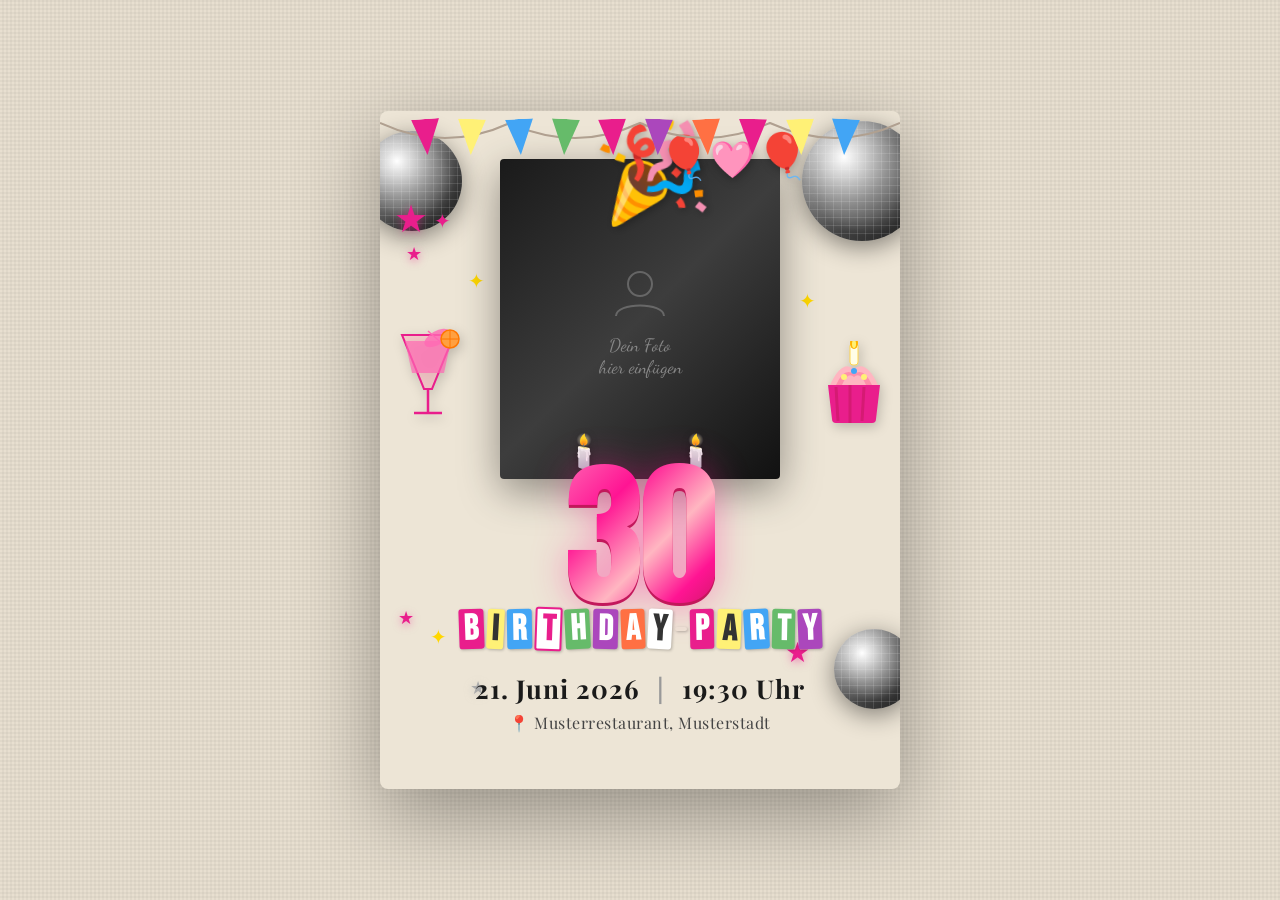
==== index.html @ 7bc55e16 "Add 30th birthday invitation website Retro collage-style single-page HTML/CSS invitation matching th" ====
<!DOCTYPE html>
<html lang="de">
<head>
  <meta charset="UTF-8" />
  <meta name="viewport" content="width=device-width, initial-scale=1.0" />
  <title>30. Geburtstag – Birthday Party</title>
  <style>
    @import url('https://fonts.googleapis.com/css2?family=Playfair+Display:wght@700;900&family=Dancing+Script:wght@700&family=Bebas+Neue&family=Anton&display=swap');

    *, *::before, *::after { box-sizing: border-box; margin: 0; padding: 0; }

    body {
      min-height: 100vh;
      background-color: #e8dfd0;
      display: flex;
      align-items: center;
      justify-content: center;
      font-family: 'Playfair Display', serif;
      overflow-x: hidden;
    }

    /* ── Leinwand-Textur ── */
    .canvas-texture {
      position: fixed; inset: 0; z-index: 0; pointer-events: none;
      background-image:
        repeating-linear-gradient(0deg,   transparent, transparent 2px, rgba(0,0,0,.03) 2px, rgba(0,0,0,.03) 4px),
        repeating-linear-gradient(90deg,  transparent, transparent 2px, rgba(0,0,0,.03) 2px, rgba(0,0,0,.03) 4px);
    }

    /* ── Haupt-Karte ── */
    .card {
      position: relative;
      width: min(520px, 96vw);
      background: #ede5d6;
      border-radius: 8px;
      overflow: hidden;
      padding: 0 0 56px;
      box-shadow: 0 24px 80px rgba(0,0,0,.35);
      z-index: 1;
    }

    /* ════════════════════════════════════
       GIRLANDEN-BEREICH
    ════════════════════════════════════ */
    .garland-wrap {
      position: relative;
      height: 64px;
      width: 100%;
      overflow: visible;
      z-index: 10;
    }

    /* Schnur */
    .garland-wrap svg.string {
      position: absolute;
      top: 0; left: 0;
      width: 100%; height: 64px;
    }

    /* einzelne Wimpel */
    .bunting-flag {
      position: absolute;
      top: 8px;
      width: 28px; height: 36px;
      clip-path: polygon(0 0, 100% 0, 50% 100%);
      transform-origin: top center;
    }

    /* ════════════════════════════════════
       DISCO-BÄLLE
    ════════════════════════════════════ */
    .disco {
      position: absolute;
      border-radius: 50%;
      background: radial-gradient(circle at 35% 30%,
        #fff 0%, #d0d0d0 18%, #909090 40%, #505050 65%, #2a2a2a 100%);
      box-shadow:
        inset -6px -6px 18px rgba(0,0,0,.5),
        inset  4px  4px 12px rgba(255,255,255,.4),
        0 6px 24px rgba(0,0,0,.45);
      overflow: hidden;
    }
    /* Spiegel-Kacheln via repeating-linear-gradient */
    .disco::after {
      content: '';
      position: absolute; inset: 0;
      border-radius: 50%;
      background:
        repeating-linear-gradient(0deg,   transparent 0px, transparent 7px, rgba(255,255,255,.12) 7px, rgba(255,255,255,.12) 8px),
        repeating-linear-gradient(90deg,  transparent 0px, transparent 7px, rgba(255,255,255,.12) 7px, rgba(255,255,255,.12) 8px);
    }

    .disco-tl { width: 100px; height: 100px; top: 20px; left: -18px; }
    .disco-tr { width: 120px; height: 120px; top: 10px; right: -22px; }
    .disco-br { width:  80px; height:  80px; bottom: 80px; right: -14px; }

    /* ════════════════════════════════════
       DEKORATIVE ELEMENTE
    ════════════════════════════════════ */
    .deco {
      position: absolute;
      pointer-events: none;
      user-select: none;
    }

    /* Sterne */
    .star {
      position: absolute;
      font-size: 28px;
      color: #e91e8c;
      filter: drop-shadow(0 2px 4px rgba(233,30,140,.5));
      pointer-events: none;
    }
    .star.silver { color: #aaa; filter: drop-shadow(0 2px 4px rgba(180,180,180,.6)); }
    .star.sm { font-size: 18px; }
    .star.lg { font-size: 38px; }

    /* ════════════════════════════════════
       FOTO-PLATZHALTER
    ════════════════════════════════════ */
    .photo-wrap {
      position: relative;
      z-index: 5;
      display: flex;
      justify-content: center;
      margin-top: -16px;
      padding: 0 24px;
    }

    .photo-container {
      position: relative;
      width: 280px;
      height: 320px;
    }

    .photo-placeholder {
      width: 100%;
      height: 100%;
      background: linear-gradient(135deg, #1a1a1a 0%, #3d3d3d 50%, #111 100%);
      border-radius: 4px;
      display: flex;
      flex-direction: column;
      align-items: center;
      justify-content: center;
      color: #888;
      font-family: 'Dancing Script', cursive;
      font-size: 18px;
      text-align: center;
      filter: grayscale(1);
      box-shadow: 0 12px 40px rgba(0,0,0,.4);
      padding: 16px;
    }
    .photo-placeholder svg { opacity: .4; margin-bottom: 10px; }

    /* Hat über dem Foto */
    .party-hat {
      position: absolute;
      top: -54px;
      left: 50%;
      transform: translateX(-40%) rotate(-8deg);
      font-size: 90px;
      filter: drop-shadow(2px 2px 4px rgba(0,0,0,.3));
      z-index: 6;
    }

    /* ════════════════════════════════════
       "30" – grosse Zahl
    ════════════════════════════════════ */
    .big-number {
      position: relative;
      z-index: 6;
      display: flex;
      justify-content: center;
      align-items: center;
      gap: 4px;
      margin-top: -24px;
    }

    .big-number span {
      font-family: 'Anton', sans-serif;
      font-size: clamp(100px, 28vw, 160px);
      line-height: 1;
      background: linear-gradient(135deg,
        #ff69b4 0%, #ff1493 20%, #ffb6c1 40%,
        #ff1493 55%, #c2185b 70%, #ff69b4 85%, #fff0f5 100%);
      -webkit-background-clip: text;
      -webkit-text-fill-color: transparent;
      background-clip: text;
      filter: drop-shadow(0 3px 0 #c2185b) drop-shadow(0 0 18px rgba(255,20,147,.4));
      letter-spacing: -4px;
    }

    /* Kerzen über der Zahl */
    .candles {
      position: absolute;
      top: -28px;
      display: flex;
      gap: 40px;
      font-size: 32px;
      filter: drop-shadow(0 2px 4px rgba(0,0,0,.3));
    }

    /* ════════════════════════════════════
       RANSOM-NOTE TEXT "BiRtHdAy PaRtY"
    ════════════════════════════════════ */
    .ransom {
      position: relative;
      z-index: 6;
      display: flex;
      justify-content: center;
      align-items: center;
      flex-wrap: wrap;
      gap: 3px;
      padding: 0 16px;
      margin-top: -8px;
    }

    .ransom span {
      display: inline-block;
      font-family: 'Bebas Neue', 'Anton', sans-serif;
      font-size: clamp(22px, 6vw, 36px);
      font-weight: 900;
      padding: 3px 5px 1px;
      border-radius: 3px;
      line-height: 1;
      box-shadow: 1px 1px 3px rgba(0,0,0,.25);
    }

    /* Buchstaben-Farben im Ransom-Stil */
    .r-B  { background:#e91e8c; color:#fff; transform:rotate(-2deg); }
    .r-i  { background:#fff176; color:#333; transform:rotate(3deg); font-size:80%; }
    .r-r  { background:#42a5f5; color:#fff; transform:rotate(-1deg); }
    .r-t  { background:#fff; color:#e91e8c; border:2px solid #e91e8c; transform:rotate(2deg); }
    .r-h  { background:#66bb6a; color:#fff; transform:rotate(-3deg); }
    .r-D  { background:#ab47bc; color:#fff; transform:rotate(1deg); }
    .r-a  { background:#ff7043; color:#fff; transform:rotate(-2deg); }
    .r-y  { background:#fff; color:#333; transform:rotate(3deg); }
    .r-sp { width: 12px; }
    .r-P  { background:#e91e8c; color:#fff; transform:rotate(-1deg); }
    .r-A  { background:#fff176; color:#333; transform:rotate(2deg); font-size:80%; }
    .r-R  { background:#42a5f5; color:#fff; transform:rotate(-3deg); }
    .r-T  { background:#66bb6a; color:#fff; transform:rotate(1deg); }
    .r-Y2 { background:#ab47bc; color:#fff; transform:rotate(-2deg); }

    /* ════════════════════════════════════
       INFO-BLOCK (Datum / Ort)
    ════════════════════════════════════ */
    .info {
      position: relative;
      z-index: 6;
      text-align: center;
      margin-top: 20px;
      padding: 0 24px;
    }

    .info-date {
      font-family: 'Playfair Display', serif;
      font-size: clamp(18px, 4.5vw, 26px);
      font-weight: 700;
      color: #1a1a1a;
      letter-spacing: 1px;
    }

    .info-divider {
      display: inline-block;
      margin: 0 10px;
      color: #999;
    }

    .info-location {
      margin-top: 6px;
      font-family: 'Playfair Display', serif;
      font-size: clamp(13px, 3vw, 16px);
      color: #444;
      letter-spacing: .5px;
    }

    .info-location::before {
      content: '📍 ';
    }

    /* ════════════════════════════════════
       COCKTAIL (SVG inline)
    ════════════════════════════════════ */
    .cocktail {
      position: absolute;
      left: 8px;
      top: 210px;
      z-index: 7;
      width: 80px;
      filter: drop-shadow(2px 4px 6px rgba(0,0,0,.2));
    }

    /* ════════════════════════════════════
       CUPCAKE (SVG inline)
    ════════════════════════════════════ */
    .cupcake {
      position: absolute;
      right: 6px;
      top: 230px;
      z-index: 7;
      width: 80px;
      filter: drop-shadow(2px 4px 6px rgba(0,0,0,.2));
    }

    /* ════════════════════════════════════
       BALLONS
    ════════════════════════════════════ */
    .balloon-group {
      position: absolute;
      top: 16px;
      right: 90px;
      z-index: 8;
      display: flex;
      gap: -8px;
    }
    .balloon {
      position: relative;
      font-size: 42px;
      filter: drop-shadow(1px 3px 4px rgba(0,0,0,.25));
      transform-origin: bottom center;
      animation: sway 4s ease-in-out infinite alternate;
    }
    .balloon:nth-child(2) { animation-delay: .6s; font-size: 36px; transform: translateY(6px); }
    .balloon:nth-child(3) { animation-delay: 1.2s; font-size: 44px; transform: translateY(-4px); }

    @keyframes sway {
      from { transform: rotate(-4deg); }
      to   { transform: rotate(4deg); }
    }

    /* ════════════════════════════════════
       GLITTER-ANIMATION auf "30"
    ════════════════════════════════════ */
    .big-number span {
      animation: shimmer 3s linear infinite;
      background-size: 200% 100%;
    }
    @keyframes shimmer {
      0%   { background-position: 0% 50%; }
      100% { background-position: 200% 50%; }
    }

    /* ════════════════════════════════════
       RESPONSIVE
    ════════════════════════════════════ */
    @media (max-width: 400px) {
      .disco-tl { width: 75px; height: 75px; }
      .disco-tr { width: 90px; height: 90px; }
      .cocktail { width: 60px; top: 230px; left: 2px; }
      .cupcake  { width: 60px; top: 250px; right: 2px; }
      .party-hat { font-size: 68px; top: -42px; }
    }

    /* Funkel-Sterne die animiert erscheinen */
    .sparkle {
      position: absolute;
      color: #ffd700;
      font-size: 20px;
      animation: twinkle 2s ease-in-out infinite;
    }
    @keyframes twinkle {
      0%,100% { opacity: .2; transform: scale(.8); }
      50%      { opacity: 1;  transform: scale(1.2); }
    }
  </style>
</head>
<body>
<div class="canvas-texture"></div>

<div class="card">

  <!-- ══ DISCO-BÄLLE ══ -->
  <div class="disco disco-tl"></div>
  <div class="disco disco-tr"></div>
  <div class="disco disco-br"></div>

  <!-- ══ GIRLANDE ══ -->
  <div class="garland-wrap">
    <!-- Schnur SVG -->
    <svg class="string" viewBox="0 0 520 64" fill="none" xmlns="http://www.w3.org/2000/svg">
      <path d="M0,12 Q65,42 130,12 Q195,42 260,12 Q325,42 390,12 Q455,42 520,12"
            stroke="#b0a090" stroke-width="2" fill="none"/>
    </svg>

    <!-- Wimpel – abwechselnde Farben -->
    <div class="bunting-flag" style="left:6%;  background:#e91e8c; transform:rotate(-4deg)"></div>
    <div class="bunting-flag" style="left:15%; background:#fff176; transform:rotate(2deg)"></div>
    <div class="bunting-flag" style="left:24%; background:#42a5f5; transform:rotate(-3deg)"></div>
    <div class="bunting-flag" style="left:33%; background:#66bb6a; transform:rotate(3deg)"></div>
    <div class="bunting-flag" style="left:42%; background:#e91e8c; transform:rotate(-2deg)"></div>
    <div class="bunting-flag" style="left:51%; background:#ab47bc; transform:rotate(2deg)"></div>
    <div class="bunting-flag" style="left:60%; background:#ff7043; transform:rotate(-3deg)"></div>
    <div class="bunting-flag" style="left:69%; background:#e91e8c; transform:rotate(1deg)"></div>
    <div class="bunting-flag" style="left:78%; background:#fff176; transform:rotate(-2deg)"></div>
    <div class="bunting-flag" style="left:87%; background:#42a5f5; transform:rotate(3deg)"></div>
  </div>

  <!-- ══ BALLONS ══ -->
  <div class="balloon-group">
    <div class="balloon">🎈</div>
    <div class="balloon">🩷</div>
    <div class="balloon">🎈</div>
  </div>

  <!-- ══ STERNE ══ -->
  <div class="star lg"  style="top:80px;  left:14px">★</div>
  <div class="star sm"  style="top:130px; left:26px">★</div>
  <div class="star silver lg" style="top:54px;  right:130px">★</div>
  <div class="star sm"  style="bottom:160px; left:18px">★</div>
  <div class="star"     style="bottom:120px; right:90px">★</div>
  <div class="star silver sm" style="bottom:90px; left:90px">★</div>

  <!-- Glitzer-Funkel -->
  <div class="sparkle" style="top:155px; left:88px; animation-delay:.3s">✦</div>
  <div class="sparkle" style="top:175px; right:84px; animation-delay:.9s">✦</div>
  <div class="sparkle" style="bottom:140px; left:50px; animation-delay:1.5s">✦</div>
  <div class="sparkle" style="top:95px; left:54px; animation-delay:.6s; color:#e91e8c">✦</div>

  <!-- ══ COCKTAIL ══ -->
  <svg class="cocktail" viewBox="0 0 80 110" xmlns="http://www.w3.org/2000/svg">
    <!-- Glas -->
    <polygon points="14,14 66,14 44,68 36,68" fill="rgba(255,182,193,0.55)" stroke="#e91e8c" stroke-width="2"/>
    <!-- Stiel -->
    <line x1="40" y1="68" x2="40" y2="92" stroke="#e91e8c" stroke-width="2.5"/>
    <!-- Fuss -->
    <line x1="26" y1="92" x2="54" y2="92" stroke="#e91e8c" stroke-width="2.5"/>
    <!-- Flüssigkeit Füllung -->
    <polygon points="17,20 63,20 56,52 24,52" fill="rgba(255,105,180,0.7)"/>
    <!-- Schirmchen -->
    <line x1="40" y1="10" x2="58" y2="26" stroke="#ff69b4" stroke-width="1.5"/>
    <ellipse cx="49" cy="17" rx="14" ry="7" fill="#ff69b4" opacity=".8" transform="rotate(-30,49,17)"/>
    <!-- Orangenscheibe -->
    <circle cx="62" cy="18" r="9" fill="#ffa040" stroke="#ff7700" stroke-width="1.5"/>
    <line x1="62" y1="9"  x2="62" y2="27" stroke="#ff7700" stroke-width="1"/>
    <line x1="53" y1="18" x2="71" y2="18" stroke="#ff7700" stroke-width="1"/>
  </svg>

  <!-- ══ CUPCAKE ══ -->
  <svg class="cupcake" viewBox="0 0 80 100" xmlns="http://www.w3.org/2000/svg">
    <!-- Kerze -->
    <rect x="36" y="2" width="8" height="22" rx="3" fill="#fffde7" stroke="#ffd54f" stroke-width="1"/>
    <!-- Flamme -->
    <ellipse cx="40" cy="2" rx="4" ry="6" fill="#ffb300"/>
    <ellipse cx="40" cy="3" rx="2" ry="4" fill="#fff176"/>
    <!-- Creme -->
    <path d="M16,44 Q28,18 40,28 Q52,18 64,44 Z" fill="#ffb6c1"/>
    <path d="M22,44 Q30,26 40,33 Q50,26 58,44 Z" fill="#ff8fab"/>
    <path d="M28,44 Q34,30 40,36 Q46,30 52,44 Z" fill="#ffb6c1"/>
    <!-- Becher -->
    <path d="M14,44 L18,78 Q18,82 22,82 L58,82 Q62,82 62,78 L66,44 Z" fill="#e91e8c"/>
    <!-- Streifen am Becher -->
    <path d="M22,46 L24,80" stroke="#c2185b" stroke-width="3" opacity=".5"/>
    <path d="M36,44 L36,82" stroke="#c2185b" stroke-width="3" opacity=".5"/>
    <path d="M50,46 L48,80" stroke="#c2185b" stroke-width="3" opacity=".5"/>
    <!-- Zuckerperlen -->
    <circle cx="30" cy="36" r="3" fill="#fff176"/>
    <circle cx="40" cy="30" r="3" fill="#42a5f5"/>
    <circle cx="50" cy="36" r="3" fill="#fff176"/>
  </svg>

  <!-- ══ FOTO ══ -->
  <div class="photo-wrap">
    <div class="photo-container">

      <div class="party-hat">🎉</div>

      <div class="photo-placeholder">
        <svg width="64" height="64" viewBox="0 0 64 64" fill="none" xmlns="http://www.w3.org/2000/svg">
          <circle cx="32" cy="24" r="12" stroke="#aaa" stroke-width="2"/>
          <path d="M8,56 C8,42 56,42 56,56" stroke="#aaa" stroke-width="2" fill="none"/>
        </svg>
        Dein Foto<br/>hier einfügen
      </div>
    </div>
  </div>

  <!-- ══ GROSSE "30" ══ -->
  <div class="big-number">
    <div class="candles">🕯️&nbsp;&nbsp;&nbsp;&nbsp;&nbsp;&nbsp;&nbsp;&nbsp;&nbsp;🕯️</div>
    <span>30</span>
  </div>

  <!-- ══ RANSOM-NOTE TEXT ══ -->
  <div class="ransom">
    <span class="r-B">B</span><span class="r-i">i</span><span class="r-r">r</span><span class="r-t">t</span><span class="r-h">h</span><span class="r-D">D</span><span class="r-a">a</span><span class="r-y">y</span>
    <span class="r-sp"></span>
    <span class="r-P">P</span><span class="r-A">A</span><span class="r-R">R</span><span class="r-T">T</span><span class="r-Y2">Y</span>
  </div>

  <!-- ══ INFO ══ -->
  <div class="info">
    <div class="info-date">
      21. Juni 2026 <span class="info-divider">|</span> 19:30 Uhr
    </div>
    <div class="info-location">
      Musterrestaurant, Musterstadt
    </div>
  </div>

</div><!-- .card -->
</body>
</html>
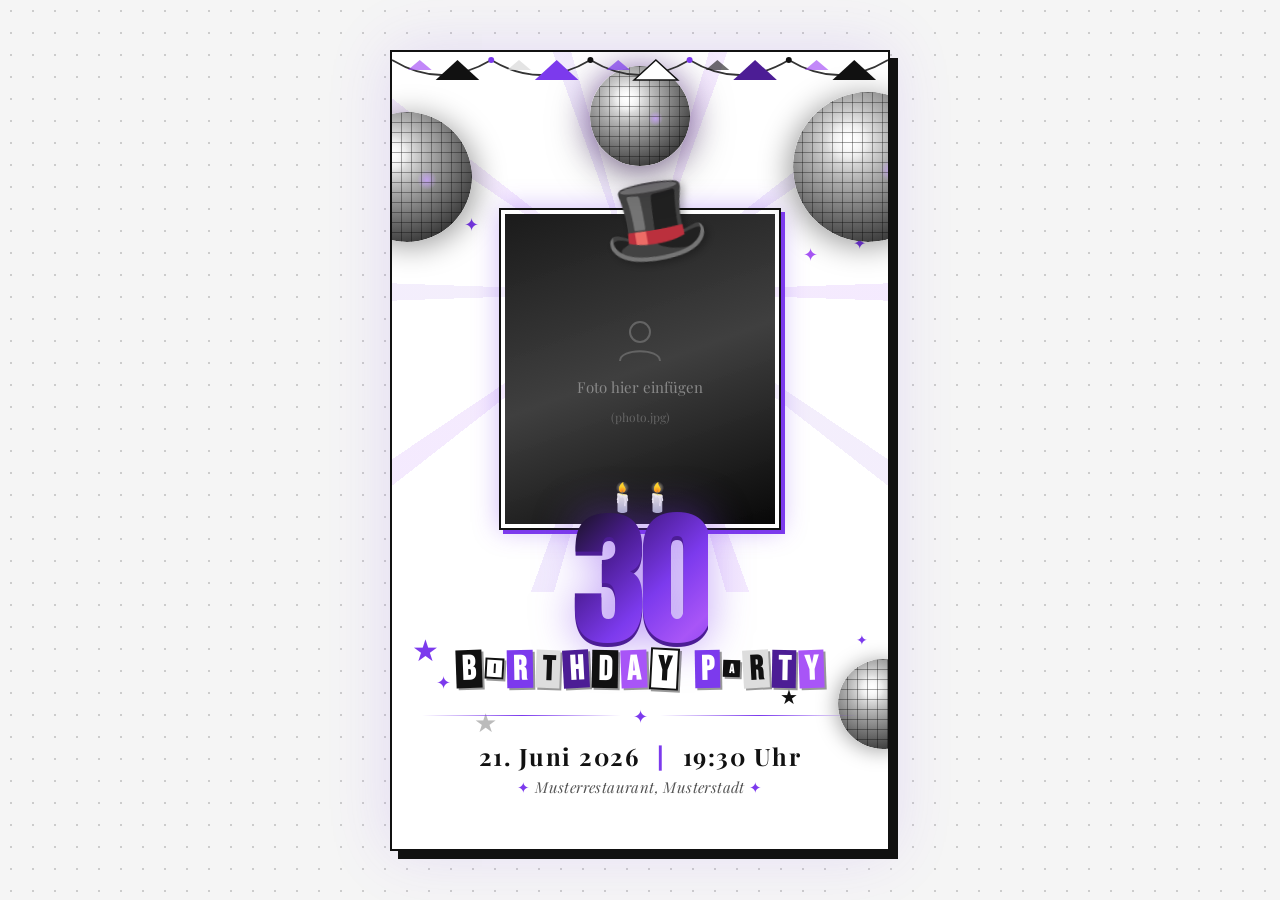
==== commit 121afbc9: "Redesign: black/white/violet disco theme with white background Complete visual overhaul: - White bac" ====
--- a/index.html
+++ b/index.html
@@ -1,208 +1,335 @@
 <!DOCTYPE html>
 <html lang="de">
 <head>
-  <meta charset="UTF-8" />
-  <meta name="viewport" content="width=device-width, initial-scale=1.0" />
-  <title>30. Geburtstag – Birthday Party</title>
+  <meta charset="UTF-8"/>
+  <meta name="viewport" content="width=device-width, initial-scale=1.0"/>
+  <title>30 – Birthday Party</title>
   <style>
-    @import url('https://fonts.googleapis.com/css2?family=Playfair+Display:wght@700;900&family=Dancing+Script:wght@700&family=Bebas+Neue&family=Anton&display=swap');
+    @import url('https://fonts.googleapis.com/css2?family=Playfair+Display:ital,wght@0,700;0,900;1,700&family=Bebas+Neue&family=Anton&display=swap');
 
     *, *::before, *::after { box-sizing: border-box; margin: 0; padding: 0; }
 
+    /* ══════════════════════════════════
+       PAGE – weisser Hintergrund
+    ══════════════════════════════════ */
     body {
       min-height: 100vh;
-      background-color: #e8dfd0;
+      background: #f5f5f5;
+      background-image: radial-gradient(circle, #ccc 1px, transparent 1px);
+      background-size: 22px 22px;
       display: flex;
       align-items: center;
       justify-content: center;
       font-family: 'Playfair Display', serif;
-      overflow-x: hidden;
-    }
-
-    /* ── Leinwand-Textur ── */
-    .canvas-texture {
-      position: fixed; inset: 0; z-index: 0; pointer-events: none;
-      background-image:
-        repeating-linear-gradient(0deg,   transparent, transparent 2px, rgba(0,0,0,.03) 2px, rgba(0,0,0,.03) 4px),
-        repeating-linear-gradient(90deg,  transparent, transparent 2px, rgba(0,0,0,.03) 2px, rgba(0,0,0,.03) 4px);
-    }
-
-    /* ── Haupt-Karte ── */
+      padding: 40px 12px;
+    }
+
+    /* ══════════════════════════════════
+       KARTE
+    ══════════════════════════════════ */
     .card {
       position: relative;
-      width: min(520px, 96vw);
-      background: #ede5d6;
-      border-radius: 8px;
+      width: min(500px, 96vw);
+      background: #ffffff;
+      border: 2.5px solid #111;
+      box-shadow: 8px 8px 0 #111, 0 0 60px rgba(124,58,237,.15);
       overflow: hidden;
-      padding: 0 0 56px;
-      box-shadow: 0 24px 80px rgba(0,0,0,.35);
-      z-index: 1;
-    }
-
-    /* ════════════════════════════════════
-       GIRLANDEN-BEREICH
-    ════════════════════════════════════ */
-    .garland-wrap {
-      position: relative;
-      height: 64px;
-      width: 100%;
-      overflow: visible;
-      z-index: 10;
-    }
-
-    /* Schnur */
-    .garland-wrap svg.string {
-      position: absolute;
-      top: 0; left: 0;
-      width: 100%; height: 64px;
-    }
-
-    /* einzelne Wimpel */
-    .bunting-flag {
-      position: absolute;
-      top: 8px;
-      width: 28px; height: 36px;
-      clip-path: polygon(0 0, 100% 0, 50% 100%);
-      transform-origin: top center;
-    }
-
-    /* ════════════════════════════════════
-       DISCO-BÄLLE
-    ════════════════════════════════════ */
-    .disco {
-      position: absolute;
+      padding-bottom: 52px;
+    }
+
+    /* ══════════════════════════════════
+       DISCO-LICHT-STRAHLEN (animiert)
+    ══════════════════════════════════ */
+    .light-beams {
+      position: absolute;
+      top: -60px; left: 50%;
+      transform: translateX(-50%);
+      width: 600px; height: 600px;
+      background: conic-gradient(
+        from 0deg,
+        transparent 0deg, transparent 16deg,
+        rgba(168,85,247,.12) 16deg, rgba(168,85,247,.12) 20deg,
+        transparent 20deg, transparent 52deg,
+        rgba(124,58,237,.10) 52deg, rgba(124,58,237,.10) 56deg,
+        transparent 56deg, transparent 88deg,
+        rgba(168,85,247,.12) 88deg, rgba(168,85,247,.12) 92deg,
+        transparent 92deg, transparent 124deg,
+        rgba(109,40,217,.08) 124deg, rgba(109,40,217,.08) 128deg,
+        transparent 128deg, transparent 160deg,
+        rgba(168,85,247,.12) 160deg, rgba(168,85,247,.12) 164deg,
+        transparent 164deg, transparent 196deg,
+        rgba(124,58,237,.10) 196deg, rgba(124,58,237,.10) 200deg,
+        transparent 200deg, transparent 232deg,
+        rgba(168,85,247,.12) 232deg, rgba(168,85,247,.12) 236deg,
+        transparent 236deg, transparent 268deg,
+        rgba(109,40,217,.08) 268deg, rgba(109,40,217,.08) 272deg,
+        transparent 272deg, transparent 304deg,
+        rgba(168,85,247,.12) 304deg, rgba(168,85,247,.12) 308deg,
+        transparent 308deg, transparent 340deg,
+        rgba(124,58,237,.10) 340deg, rgba(124,58,237,.10) 344deg,
+        transparent 344deg
+      );
+      animation: spin-beams 12s linear infinite;
+      pointer-events: none;
+      z-index: 0;
+    }
+    @keyframes spin-beams {
+      from { transform: translateX(-50%) rotate(0deg); }
+      to   { transform: translateX(-50%) rotate(360deg); }
+    }
+
+    /* ══════════════════════════════════
+       DISCO-BALL CSS
+    ══════════════════════════════════ */
+    .disco-ball {
+      position: relative;
       border-radius: 50%;
-      background: radial-gradient(circle at 35% 30%,
-        #fff 0%, #d0d0d0 18%, #909090 40%, #505050 65%, #2a2a2a 100%);
-      box-shadow:
-        inset -6px -6px 18px rgba(0,0,0,.5),
-        inset  4px  4px 12px rgba(255,255,255,.4),
-        0 6px 24px rgba(0,0,0,.45);
       overflow: hidden;
-    }
-    /* Spiegel-Kacheln via repeating-linear-gradient */
-    .disco::after {
+      flex-shrink: 0;
+    }
+
+    /* Basis-Kugel: silber radial */
+    .disco-ball::before {
       content: '';
       position: absolute; inset: 0;
       border-radius: 50%;
       background:
-        repeating-linear-gradient(0deg,   transparent 0px, transparent 7px, rgba(255,255,255,.12) 7px, rgba(255,255,255,.12) 8px),
-        repeating-linear-gradient(90deg,  transparent 0px, transparent 7px, rgba(255,255,255,.12) 7px, rgba(255,255,255,.12) 8px);
-    }
-
-    .disco-tl { width: 100px; height: 100px; top: 20px; left: -18px; }
-    .disco-tr { width: 120px; height: 120px; top: 10px; right: -22px; }
-    .disco-br { width:  80px; height:  80px; bottom: 80px; right: -14px; }
-
-    /* ════════════════════════════════════
-       DEKORATIVE ELEMENTE
-    ════════════════════════════════════ */
-    .deco {
-      position: absolute;
+        radial-gradient(circle at 38% 32%,
+          #fff 0%, #e8e8e8 12%, #b0b0b0 30%,
+          #707070 55%, #383838 78%, #1a1a1a 100%);
+    }
+
+    /* Spiegel-Kacheln */
+    .disco-ball::after {
+      content: '';
+      position: absolute; inset: 0;
+      border-radius: 50%;
+      background:
+        repeating-linear-gradient(
+          0deg,
+          transparent 0px, transparent 9px,
+          rgba(0,0,0,.35) 9px, rgba(0,0,0,.35) 10px
+        ),
+        repeating-linear-gradient(
+          90deg,
+          transparent 0px, transparent 9px,
+          rgba(0,0,0,.35) 9px, rgba(0,0,0,.35) 10px
+        );
+      animation: tile-shift 4s linear infinite;
+    }
+    @keyframes tile-shift {
+      from { background-position: 0 0, 0 0; }
+      to   { background-position: 0 40px, 40px 0; }
+    }
+
+    /* Glanz-Reflexe */
+    .disco-shine {
+      position: absolute;
+      border-radius: 50%;
       pointer-events: none;
-      user-select: none;
-    }
-
-    /* Sterne */
-    .star {
-      position: absolute;
-      font-size: 28px;
-      color: #e91e8c;
-      filter: drop-shadow(0 2px 4px rgba(233,30,140,.5));
+      overflow: hidden;
+    }
+    .disco-shine::before {
+      content: '';
+      position: absolute;
+      width: 30%; height: 30%;
+      top: 18%; left: 22%;
+      background: radial-gradient(circle, rgba(255,255,255,.9) 0%, transparent 70%);
+      border-radius: 50%;
+      animation: shine-drift 4s ease-in-out infinite alternate;
+    }
+    .disco-shine::after {
+      content: '';
+      position: absolute;
+      width: 15%; height: 15%;
+      top: 45%; left: 58%;
+      background: radial-gradient(circle, rgba(200,160,255,.8) 0%, transparent 70%);
+      border-radius: 50%;
+      animation: shine-drift 5s ease-in-out infinite alternate-reverse;
+    }
+    @keyframes shine-drift {
+      from { transform: translate(0, 0); }
+      to   { transform: translate(6px, 8px); }
+    }
+
+    /* Positionierung */
+    .db-top {
+      position: absolute;
+      top: -42px; left: 50%;
+      transform: translateX(-50%);
+      width: 100px; height: 100px;
+      z-index: 10;
+      box-shadow: 0 8px 40px rgba(0,0,0,.5), 0 0 30px rgba(168,85,247,.4);
+    }
+    .db-top .disco-shine { width: 100px; height: 100px; }
+
+    /* Schnur für hängenden Ball */
+    .db-top-wrap {
+      position: relative;
+      height: 96px;
+      display: flex;
+      justify-content: center;
+      z-index: 10;
+    }
+    .ball-string {
+      position: absolute;
+      top: 0; left: 50%;
+      transform: translateX(-50%);
+      width: 2px; height: 50px;
+      background: linear-gradient(to bottom, #333, #777);
+    }
+
+    .db-left {
+      position: absolute;
+      top: 60px; left: -50px;
+      width: 130px; height: 130px;
+      z-index: 3;
+      box-shadow: 4px 4px 30px rgba(0,0,0,.4);
+    }
+    .db-left .disco-shine { width: 130px; height: 130px; }
+
+    .db-right {
+      position: absolute;
+      top: 40px; right: -55px;
+      width: 150px; height: 150px;
+      z-index: 3;
+      box-shadow: -4px 4px 30px rgba(0,0,0,.4);
+    }
+    .db-right .disco-shine { width: 150px; height: 150px; }
+
+    .db-br {
+      position: absolute;
+      bottom: 100px; right: -40px;
+      width: 90px; height: 90px;
+      z-index: 3;
+      box-shadow: -2px 2px 20px rgba(0,0,0,.35);
+    }
+    .db-br .disco-shine { width: 90px; height: 90px; }
+
+    /* ══════════════════════════════════
+       GIRLANDE
+    ══════════════════════════════════ */
+    .garland {
+      position: relative;
+      z-index: 11;
+      height: 56px;
+      overflow: visible;
+    }
+    .garland-svg {
+      position: absolute;
+      top: 0; left: 0;
+      width: 100%; height: 56px;
+    }
+
+    /* ══════════════════════════════════
+       FOTO
+    ══════════════════════════════════ */
+    .photo-section {
+      position: relative;
+      z-index: 5;
+      display: flex;
+      justify-content: center;
+      margin-top: 10px;
+      padding: 0 20px;
+    }
+
+    .photo-frame {
+      position: relative;
+      width: 270px;
+      height: 310px;
+    }
+
+    /* Äussere Deko-Border mit violettem Leuchten */
+    .photo-frame::before {
+      content: '';
+      position: absolute;
+      inset: -6px;
+      border: 2.5px solid #111;
+      box-shadow: 4px 4px 0 #7c3aed, 0 0 24px rgba(124,58,237,.35);
+      z-index: 1;
       pointer-events: none;
     }
-    .star.silver { color: #aaa; filter: drop-shadow(0 2px 4px rgba(180,180,180,.6)); }
-    .star.sm { font-size: 18px; }
-    .star.lg { font-size: 38px; }
-
-    /* ════════════════════════════════════
-       FOTO-PLATZHALTER
-    ════════════════════════════════════ */
-    .photo-wrap {
-      position: relative;
-      z-index: 5;
-      display: flex;
-      justify-content: center;
-      margin-top: -16px;
-      padding: 0 24px;
-    }
-
-    .photo-container {
-      position: relative;
-      width: 280px;
-      height: 320px;
-    }
-
-    .photo-placeholder {
+
+    .photo-frame img,
+    .photo-frame .photo-ph {
       width: 100%;
       height: 100%;
-      background: linear-gradient(135deg, #1a1a1a 0%, #3d3d3d 50%, #111 100%);
-      border-radius: 4px;
+      object-fit: cover;
+      object-position: center top;
+      display: block;
+      filter: grayscale(1) contrast(1.08);
+    }
+
+    .photo-ph {
+      background: linear-gradient(160deg, #222 0%, #444 50%, #111 100%);
       display: flex;
       flex-direction: column;
       align-items: center;
       justify-content: center;
+      gap: 12px;
       color: #888;
-      font-family: 'Dancing Script', cursive;
-      font-size: 18px;
+      font-size: 15px;
+      font-family: 'Playfair Display', serif;
       text-align: center;
-      filter: grayscale(1);
-      box-shadow: 0 12px 40px rgba(0,0,0,.4);
       padding: 16px;
     }
-    .photo-placeholder svg { opacity: .4; margin-bottom: 10px; }
-
-    /* Hat über dem Foto */
-    .party-hat {
-      position: absolute;
-      top: -54px;
+
+    /* Party-Hut über Foto */
+    .hat-wrap {
+      position: absolute;
+      top: -58px;
       left: 50%;
-      transform: translateX(-40%) rotate(-8deg);
-      font-size: 90px;
-      filter: drop-shadow(2px 2px 4px rgba(0,0,0,.3));
-      z-index: 6;
-    }
-
-    /* ════════════════════════════════════
-       "30" – grosse Zahl
-    ════════════════════════════════════ */
-    .big-number {
+      transform: translateX(-38%) rotate(-10deg);
+      font-size: 86px;
+      z-index: 8;
+      filter: drop-shadow(3px 3px 4px rgba(0,0,0,.3));
+    }
+
+    /* ══════════════════════════════════
+       "30" ZAHL
+    ══════════════════════════════════ */
+    .number-wrap {
       position: relative;
       z-index: 6;
       display: flex;
       justify-content: center;
       align-items: center;
-      gap: 4px;
-      margin-top: -24px;
-    }
-
-    .big-number span {
+      margin-top: -20px;
+      line-height: 1;
+    }
+
+    .candle-row {
+      position: absolute;
+      top: -22px;
+      display: flex;
+      gap: 80px;
+      font-size: 28px;
+    }
+
+    .big-30 {
       font-family: 'Anton', sans-serif;
-      font-size: clamp(100px, 28vw, 160px);
-      line-height: 1;
-      background: linear-gradient(135deg,
-        #ff69b4 0%, #ff1493 20%, #ffb6c1 40%,
-        #ff1493 55%, #c2185b 70%, #ff69b4 85%, #fff0f5 100%);
+      font-size: clamp(96px, 27vw, 150px);
+      letter-spacing: -6px;
+      background: linear-gradient(
+        135deg,
+        #111 0%, #4c1d95 18%, #7c3aed 35%,
+        #a855f7 50%, #7c3aed 65%, #4c1d95 80%, #111 100%
+      );
+      background-size: 250% 100%;
       -webkit-background-clip: text;
       -webkit-text-fill-color: transparent;
       background-clip: text;
-      filter: drop-shadow(0 3px 0 #c2185b) drop-shadow(0 0 18px rgba(255,20,147,.4));
-      letter-spacing: -4px;
-    }
-
-    /* Kerzen über der Zahl */
-    .candles {
-      position: absolute;
-      top: -28px;
-      display: flex;
-      gap: 40px;
-      font-size: 32px;
-      filter: drop-shadow(0 2px 4px rgba(0,0,0,.3));
-    }
-
-    /* ════════════════════════════════════
-       RANSOM-NOTE TEXT "BiRtHdAy PaRtY"
-    ════════════════════════════════════ */
+      filter: drop-shadow(0 4px 0 #4c1d95) drop-shadow(0 0 20px rgba(124,58,237,.5));
+      animation: violet-shimmer 4s linear infinite;
+    }
+    @keyframes violet-shimmer {
+      0%   { background-position: 0% 50%; }
+      100% { background-position: 250% 50%; }
+    }
+
+    /* ══════════════════════════════════
+       RANSOM-NOTE TEXT
+    ══════════════════════════════════ */
     .ransom {
       position: relative;
       z-index: 6;
@@ -211,291 +338,228 @@
       align-items: center;
       flex-wrap: wrap;
       gap: 3px;
-      padding: 0 16px;
-      margin-top: -8px;
-    }
-
-    .ransom span {
+      padding: 0 20px;
+      margin-top: -6px;
+    }
+
+    .ransom .L {
       display: inline-block;
       font-family: 'Bebas Neue', 'Anton', sans-serif;
-      font-size: clamp(22px, 6vw, 36px);
+      font-size: clamp(20px, 5.5vw, 34px);
       font-weight: 900;
-      padding: 3px 5px 1px;
-      border-radius: 3px;
       line-height: 1;
-      box-shadow: 1px 1px 3px rgba(0,0,0,.25);
-    }
-
-    /* Buchstaben-Farben im Ransom-Stil */
-    .r-B  { background:#e91e8c; color:#fff; transform:rotate(-2deg); }
-    .r-i  { background:#fff176; color:#333; transform:rotate(3deg); font-size:80%; }
-    .r-r  { background:#42a5f5; color:#fff; transform:rotate(-1deg); }
-    .r-t  { background:#fff; color:#e91e8c; border:2px solid #e91e8c; transform:rotate(2deg); }
-    .r-h  { background:#66bb6a; color:#fff; transform:rotate(-3deg); }
-    .r-D  { background:#ab47bc; color:#fff; transform:rotate(1deg); }
-    .r-a  { background:#ff7043; color:#fff; transform:rotate(-2deg); }
-    .r-y  { background:#fff; color:#333; transform:rotate(3deg); }
-    .r-sp { width: 12px; }
-    .r-P  { background:#e91e8c; color:#fff; transform:rotate(-1deg); }
-    .r-A  { background:#fff176; color:#333; transform:rotate(2deg); font-size:80%; }
-    .r-R  { background:#42a5f5; color:#fff; transform:rotate(-3deg); }
-    .r-T  { background:#66bb6a; color:#fff; transform:rotate(1deg); }
-    .r-Y2 { background:#ab47bc; color:#fff; transform:rotate(-2deg); }
-
-    /* ════════════════════════════════════
-       INFO-BLOCK (Datum / Ort)
-    ════════════════════════════════════ */
+      padding: 3px 6px 1px;
+      box-shadow: 2px 2px 0 rgba(0,0,0,.4);
+    }
+    /* Nur Schwarz, Weiß, Violett */
+    .L.k  { background:#111;    color:#fff; }
+    .L.w  { background:#fff;    color:#111; border: 2px solid #111; }
+    .L.v1 { background:#7c3aed; color:#fff; }
+    .L.v2 { background:#a855f7; color:#fff; }
+    .L.v3 { background:#4c1d95; color:#fff; }
+    .L.g  { background:#ddd;    color:#111; }
+
+    .ransom .gap { width: 10px; }
+
+    /* ══════════════════════════════════
+       STERNE & SPARKLES
+    ══════════════════════════════════ */
+    .star {
+      position: absolute;
+      pointer-events: none;
+      color: #7c3aed;
+      font-style: normal;
+    }
+    .star.bk { color: #111; }
+    .star.sl { color: #bbb; }
+
+    .sparkle {
+      position: absolute;
+      pointer-events: none;
+      font-size: 18px;
+      animation: tw 2.2s ease-in-out infinite;
+    }
+    @keyframes tw {
+      0%,100% { opacity: .1; transform: scale(.7) rotate(0deg); }
+      50%      { opacity: 1;  transform: scale(1.3) rotate(20deg); }
+    }
+
+    /* ══════════════════════════════════
+       TRENNLINIE
+    ══════════════════════════════════ */
+    .divider {
+      position: relative;
+      z-index: 6;
+      display: flex;
+      align-items: center;
+      gap: 12px;
+      margin: 14px 30px 0;
+    }
+    .divider-line {
+      flex: 1;
+      height: 1.5px;
+      background: linear-gradient(to right, transparent, #7c3aed, transparent);
+    }
+    .divider-icon { color: #7c3aed; font-size: 18px; }
+
+    /* ══════════════════════════════════
+       INFO (Datum / Ort)
+    ══════════════════════════════════ */
     .info {
       position: relative;
       z-index: 6;
       text-align: center;
-      margin-top: 20px;
-      padding: 0 24px;
-    }
-
+      padding: 12px 24px 0;
+    }
     .info-date {
       font-family: 'Playfair Display', serif;
-      font-size: clamp(18px, 4.5vw, 26px);
+      font-size: clamp(17px, 4vw, 24px);
       font-weight: 700;
-      color: #1a1a1a;
-      letter-spacing: 1px;
-    }
-
-    .info-divider {
+      color: #111;
+      letter-spacing: 1.5px;
+    }
+    .info-sep {
       display: inline-block;
       margin: 0 10px;
-      color: #999;
-    }
-
+      color: #7c3aed;
+      font-weight: 900;
+    }
     .info-location {
-      margin-top: 6px;
-      font-family: 'Playfair Display', serif;
-      font-size: clamp(13px, 3vw, 16px);
-      color: #444;
-      letter-spacing: .5px;
-    }
-
-    .info-location::before {
-      content: '📍 ';
-    }
-
-    /* ════════════════════════════════════
-       COCKTAIL (SVG inline)
-    ════════════════════════════════════ */
-    .cocktail {
-      position: absolute;
-      left: 8px;
-      top: 210px;
-      z-index: 7;
-      width: 80px;
-      filter: drop-shadow(2px 4px 6px rgba(0,0,0,.2));
-    }
-
-    /* ════════════════════════════════════
-       CUPCAKE (SVG inline)
-    ════════════════════════════════════ */
-    .cupcake {
-      position: absolute;
-      right: 6px;
-      top: 230px;
-      z-index: 7;
-      width: 80px;
-      filter: drop-shadow(2px 4px 6px rgba(0,0,0,.2));
-    }
-
-    /* ════════════════════════════════════
-       BALLONS
-    ════════════════════════════════════ */
-    .balloon-group {
-      position: absolute;
-      top: 16px;
-      right: 90px;
-      z-index: 8;
-      display: flex;
-      gap: -8px;
-    }
-    .balloon {
-      position: relative;
-      font-size: 42px;
-      filter: drop-shadow(1px 3px 4px rgba(0,0,0,.25));
-      transform-origin: bottom center;
-      animation: sway 4s ease-in-out infinite alternate;
-    }
-    .balloon:nth-child(2) { animation-delay: .6s; font-size: 36px; transform: translateY(6px); }
-    .balloon:nth-child(3) { animation-delay: 1.2s; font-size: 44px; transform: translateY(-4px); }
-
-    @keyframes sway {
-      from { transform: rotate(-4deg); }
-      to   { transform: rotate(4deg); }
-    }
-
-    /* ════════════════════════════════════
-       GLITTER-ANIMATION auf "30"
-    ════════════════════════════════════ */
-    .big-number span {
-      animation: shimmer 3s linear infinite;
-      background-size: 200% 100%;
-    }
-    @keyframes shimmer {
-      0%   { background-position: 0% 50%; }
-      100% { background-position: 200% 50%; }
-    }
-
-    /* ════════════════════════════════════
+      margin-top: 5px;
+      font-size: clamp(12px, 2.8vw, 15px);
+      font-style: italic;
+      color: #555;
+      letter-spacing: .4px;
+    }
+    .info-location::before { content: '✦  '; color: #7c3aed; font-style: normal; }
+    .info-location::after  { content: '  ✦'; color: #7c3aed; font-style: normal; }
+
+    /* ══════════════════════════════════
        RESPONSIVE
-    ════════════════════════════════════ */
+    ══════════════════════════════════ */
     @media (max-width: 400px) {
-      .disco-tl { width: 75px; height: 75px; }
-      .disco-tr { width: 90px; height: 90px; }
-      .cocktail { width: 60px; top: 230px; left: 2px; }
-      .cupcake  { width: 60px; top: 250px; right: 2px; }
-      .party-hat { font-size: 68px; top: -42px; }
-    }
-
-    /* Funkel-Sterne die animiert erscheinen */
-    .sparkle {
-      position: absolute;
-      color: #ffd700;
-      font-size: 20px;
-      animation: twinkle 2s ease-in-out infinite;
-    }
-    @keyframes twinkle {
-      0%,100% { opacity: .2; transform: scale(.8); }
-      50%      { opacity: 1;  transform: scale(1.2); }
+      .db-left  { width: 100px; height: 100px; left: -40px; }
+      .db-right { width: 115px; height: 115px; right: -44px; }
+      .hat-wrap { font-size: 64px; top: -44px; }
     }
   </style>
 </head>
 <body>
-<div class="canvas-texture"></div>
 
 <div class="card">
 
+  <!-- ══ LICHT-STRAHLEN ══ -->
+  <div class="light-beams"></div>
+
   <!-- ══ DISCO-BÄLLE ══ -->
-  <div class="disco disco-tl"></div>
-  <div class="disco disco-tr"></div>
-  <div class="disco disco-br"></div>
+  <div class="disco-ball db-left"><div class="disco-shine"></div></div>
+  <div class="disco-ball db-right"><div class="disco-shine"></div></div>
+  <div class="disco-ball db-br"><div class="disco-shine"></div></div>
 
   <!-- ══ GIRLANDE ══ -->
-  <div class="garland-wrap">
-    <!-- Schnur SVG -->
-    <svg class="string" viewBox="0 0 520 64" fill="none" xmlns="http://www.w3.org/2000/svg">
-      <path d="M0,12 Q65,42 130,12 Q195,42 260,12 Q325,42 390,12 Q455,42 520,12"
-            stroke="#b0a090" stroke-width="2" fill="none"/>
+  <div class="garland">
+    <svg class="garland-svg" viewBox="0 0 500 56" preserveAspectRatio="none" xmlns="http://www.w3.org/2000/svg">
+      <!-- Schnur -->
+      <path d="M0,8 Q50,38 100,8 Q150,38 200,8 Q250,38 300,8 Q350,38 400,8 Q450,38 500,8"
+            stroke="#333" stroke-width="1.8" fill="none"/>
+
+      <!-- Wimpel schwarz/weiß/violett -->
+      <!-- Bei jedem Tiefpunkt der Schnur hängt ein Wimpel -->
+      <polygon points="44,28 66,8 88,28"  fill="#111"/>
+      <polygon points="144,28 166,8 188,28" fill="#7c3aed"/>
+      <polygon points="244,28 266,8 288,28" fill="#fff" stroke="#111" stroke-width="1.5"/>
+      <polygon points="344,28 366,8 388,28" fill="#4c1d95"/>
+      <polygon points="444,28 466,8 488,28" fill="#111"/>
+
+      <!-- kleine Zwischenwimpel -->
+      <polygon points="16,18 28,8 40,18"  fill="#a855f7" opacity=".7"/>
+      <polygon points="116,18 128,8 140,18" fill="#ddd" opacity=".8"/>
+      <polygon points="216,18 228,8 240,18" fill="#7c3aed" opacity=".7"/>
+      <polygon points="316,18 328,8 340,18" fill="#111" opacity=".6"/>
+      <polygon points="416,18 428,8 440,18" fill="#a855f7" opacity=".7"/>
+
+      <!-- Glitzer-Kreise auf Schnur -->
+      <circle cx="100" cy="8"  r="3" fill="#7c3aed"/>
+      <circle cx="200" cy="8"  r="3" fill="#111"/>
+      <circle cx="300" cy="8"  r="3" fill="#7c3aed"/>
+      <circle cx="400" cy="8"  r="3" fill="#111"/>
     </svg>
-
-    <!-- Wimpel – abwechselnde Farben -->
-    <div class="bunting-flag" style="left:6%;  background:#e91e8c; transform:rotate(-4deg)"></div>
-    <div class="bunting-flag" style="left:15%; background:#fff176; transform:rotate(2deg)"></div>
-    <div class="bunting-flag" style="left:24%; background:#42a5f5; transform:rotate(-3deg)"></div>
-    <div class="bunting-flag" style="left:33%; background:#66bb6a; transform:rotate(3deg)"></div>
-    <div class="bunting-flag" style="left:42%; background:#e91e8c; transform:rotate(-2deg)"></div>
-    <div class="bunting-flag" style="left:51%; background:#ab47bc; transform:rotate(2deg)"></div>
-    <div class="bunting-flag" style="left:60%; background:#ff7043; transform:rotate(-3deg)"></div>
-    <div class="bunting-flag" style="left:69%; background:#e91e8c; transform:rotate(1deg)"></div>
-    <div class="bunting-flag" style="left:78%; background:#fff176; transform:rotate(-2deg)"></div>
-    <div class="bunting-flag" style="left:87%; background:#42a5f5; transform:rotate(3deg)"></div>
-  </div>
-
-  <!-- ══ BALLONS ══ -->
-  <div class="balloon-group">
-    <div class="balloon">🎈</div>
-    <div class="balloon">🩷</div>
-    <div class="balloon">🎈</div>
+  </div>
+
+  <!-- ══ HÄNGENDER DISCO-BALL (mittig oben) ══ -->
+  <div class="db-top-wrap">
+    <div class="ball-string"></div>
+    <div class="disco-ball db-top"><div class="disco-shine"></div></div>
   </div>
 
   <!-- ══ STERNE ══ -->
-  <div class="star lg"  style="top:80px;  left:14px">★</div>
-  <div class="star sm"  style="top:130px; left:26px">★</div>
-  <div class="star silver lg" style="top:54px;  right:130px">★</div>
-  <div class="star sm"  style="bottom:160px; left:18px">★</div>
-  <div class="star"     style="bottom:120px; right:90px">★</div>
-  <div class="star silver sm" style="bottom:90px; left:90px">★</div>
-
-  <!-- Glitzer-Funkel -->
-  <div class="sparkle" style="top:155px; left:88px; animation-delay:.3s">✦</div>
-  <div class="sparkle" style="top:175px; right:84px; animation-delay:.9s">✦</div>
-  <div class="sparkle" style="bottom:140px; left:50px; animation-delay:1.5s">✦</div>
-  <div class="sparkle" style="top:95px; left:54px; animation-delay:.6s; color:#e91e8c">✦</div>
-
-  <!-- ══ COCKTAIL ══ -->
-  <svg class="cocktail" viewBox="0 0 80 110" xmlns="http://www.w3.org/2000/svg">
-    <!-- Glas -->
-    <polygon points="14,14 66,14 44,68 36,68" fill="rgba(255,182,193,0.55)" stroke="#e91e8c" stroke-width="2"/>
-    <!-- Stiel -->
-    <line x1="40" y1="68" x2="40" y2="92" stroke="#e91e8c" stroke-width="2.5"/>
-    <!-- Fuss -->
-    <line x1="26" y1="92" x2="54" y2="92" stroke="#e91e8c" stroke-width="2.5"/>
-    <!-- Flüssigkeit Füllung -->
-    <polygon points="17,20 63,20 56,52 24,52" fill="rgba(255,105,180,0.7)"/>
-    <!-- Schirmchen -->
-    <line x1="40" y1="10" x2="58" y2="26" stroke="#ff69b4" stroke-width="1.5"/>
-    <ellipse cx="49" cy="17" rx="14" ry="7" fill="#ff69b4" opacity=".8" transform="rotate(-30,49,17)"/>
-    <!-- Orangenscheibe -->
-    <circle cx="62" cy="18" r="9" fill="#ffa040" stroke="#ff7700" stroke-width="1.5"/>
-    <line x1="62" y1="9"  x2="62" y2="27" stroke="#ff7700" stroke-width="1"/>
-    <line x1="53" y1="18" x2="71" y2="18" stroke="#ff7700" stroke-width="1"/>
-  </svg>
-
-  <!-- ══ CUPCAKE ══ -->
-  <svg class="cupcake" viewBox="0 0 80 100" xmlns="http://www.w3.org/2000/svg">
-    <!-- Kerze -->
-    <rect x="36" y="2" width="8" height="22" rx="3" fill="#fffde7" stroke="#ffd54f" stroke-width="1"/>
-    <!-- Flamme -->
-    <ellipse cx="40" cy="2" rx="4" ry="6" fill="#ffb300"/>
-    <ellipse cx="40" cy="3" rx="2" ry="4" fill="#fff176"/>
-    <!-- Creme -->
-    <path d="M16,44 Q28,18 40,28 Q52,18 64,44 Z" fill="#ffb6c1"/>
-    <path d="M22,44 Q30,26 40,33 Q50,26 58,44 Z" fill="#ff8fab"/>
-    <path d="M28,44 Q34,30 40,36 Q46,30 52,44 Z" fill="#ffb6c1"/>
-    <!-- Becher -->
-    <path d="M14,44 L18,78 Q18,82 22,82 L58,82 Q62,82 62,78 L66,44 Z" fill="#e91e8c"/>
-    <!-- Streifen am Becher -->
-    <path d="M22,46 L24,80" stroke="#c2185b" stroke-width="3" opacity=".5"/>
-    <path d="M36,44 L36,82" stroke="#c2185b" stroke-width="3" opacity=".5"/>
-    <path d="M50,46 L48,80" stroke="#c2185b" stroke-width="3" opacity=".5"/>
-    <!-- Zuckerperlen -->
-    <circle cx="30" cy="36" r="3" fill="#fff176"/>
-    <circle cx="40" cy="30" r="3" fill="#42a5f5"/>
-    <circle cx="50" cy="36" r="3" fill="#fff176"/>
-  </svg>
+  <div class="star bk" style="font-size:34px;top:100px;left:22px">★</div>
+  <div class="star"    style="font-size:22px;top:148px;left:36px">★</div>
+  <div class="star sl" style="font-size:18px;top:80px; left:52px">✦</div>
+  <div class="star"    style="font-size:30px;bottom:180px;left:20px">★</div>
+  <div class="star bk" style="font-size:20px;bottom:140px;right:90px">★</div>
+  <div class="star sl" style="font-size:26px;bottom:110px;left:82px">★</div>
+  <div class="star"    style="font-size:16px;top:180px;right:22px">✦</div>
+
+  <!-- Sparkles -->
+  <div class="sparkle" style="top:160px;left:72px;color:#7c3aed;animation-delay:.2s">✦</div>
+  <div class="sparkle" style="top:190px;right:70px;color:#a855f7;animation-delay:.8s">✦</div>
+  <div class="sparkle" style="bottom:155px;left:44px;color:#7c3aed;animation-delay:1.4s">✦</div>
+  <div class="sparkle" style="top:108px;left:44px;color:#111;animation-delay:.5s;font-size:14px">✦</div>
+  <div class="sparkle" style="bottom:200px;right:20px;color:#7c3aed;animation-delay:1.1s;font-size:14px">✦</div>
 
   <!-- ══ FOTO ══ -->
-  <div class="photo-wrap">
-    <div class="photo-container">
-
-      <div class="party-hat">🎉</div>
-
-      <div class="photo-placeholder">
-        <svg width="64" height="64" viewBox="0 0 64 64" fill="none" xmlns="http://www.w3.org/2000/svg">
-          <circle cx="32" cy="24" r="12" stroke="#aaa" stroke-width="2"/>
-          <path d="M8,56 C8,42 56,42 56,56" stroke="#aaa" stroke-width="2" fill="none"/>
-        </svg>
-        Dein Foto<br/>hier einfügen
+  <div class="photo-section">
+    <div class="photo-frame">
+      <div class="hat-wrap">🎩</div>
+      <!-- Bild: speichere dein Foto als photo.jpg im selben Ordner -->
+      <img src="photo.jpg" alt="Geburtstagskind" onerror="this.style.display='none';this.nextElementSibling.style.display='flex'"/>
+      <div class="photo-ph" style="display:none">
+        <svg width="52" height="52" viewBox="0 0 52 52" fill="none"><circle cx="26" cy="19" r="10" stroke="#666" stroke-width="2"/><path d="M6,48 C6,35 46,35 46,48" stroke="#666" stroke-width="2" fill="none"/></svg>
+        Foto hier einfügen<br/><span style="font-size:12px;color:#666">(photo.jpg)</span>
       </div>
     </div>
   </div>
 
   <!-- ══ GROSSE "30" ══ -->
-  <div class="big-number">
-    <div class="candles">🕯️&nbsp;&nbsp;&nbsp;&nbsp;&nbsp;&nbsp;&nbsp;&nbsp;&nbsp;🕯️</div>
-    <span>30</span>
-  </div>
-
-  <!-- ══ RANSOM-NOTE TEXT ══ -->
+  <div class="number-wrap">
+    <div class="candle-row">🕯️🕯️</div>
+    <span class="big-30">30</span>
+  </div>
+
+  <!-- ══ RANSOM-NOTE ══ -->
   <div class="ransom">
-    <span class="r-B">B</span><span class="r-i">i</span><span class="r-r">r</span><span class="r-t">t</span><span class="r-h">h</span><span class="r-D">D</span><span class="r-a">a</span><span class="r-y">y</span>
-    <span class="r-sp"></span>
-    <span class="r-P">P</span><span class="r-A">A</span><span class="r-R">R</span><span class="r-T">T</span><span class="r-Y2">Y</span>
+    <span class="L k"  style="transform:rotate(-2deg)">B</span>
+    <span class="L w"  style="transform:rotate(3deg);font-size:80%">i</span>
+    <span class="L v1" style="transform:rotate(-1deg)">r</span>
+    <span class="L g"  style="transform:rotate(2deg)">t</span>
+    <span class="L v3" style="transform:rotate(-3deg)">h</span>
+    <span class="L k"  style="transform:rotate(1deg)">D</span>
+    <span class="L v2" style="transform:rotate(-2deg)">a</span>
+    <span class="L w"  style="transform:rotate(3deg)">y</span>
+    <span class="gap"></span>
+    <span class="L v1" style="transform:rotate(-1deg)">P</span>
+    <span class="L k"  style="transform:rotate(2deg);font-size:80%">A</span>
+    <span class="L g"  style="transform:rotate(-3deg)">R</span>
+    <span class="L v3" style="transform:rotate(1deg)">T</span>
+    <span class="L v2" style="transform:rotate(-2deg)">Y</span>
+  </div>
+
+  <!-- ══ TRENNLINIE ══ -->
+  <div class="divider">
+    <div class="divider-line"></div>
+    <div class="divider-icon">✦</div>
+    <div class="divider-line"></div>
   </div>
 
   <!-- ══ INFO ══ -->
   <div class="info">
     <div class="info-date">
-      21. Juni 2026 <span class="info-divider">|</span> 19:30 Uhr
+      21. Juni 2026
+      <span class="info-sep">|</span>
+      19:30 Uhr
     </div>
-    <div class="info-location">
-      Musterrestaurant, Musterstadt
-    </div>
+    <div class="info-location">Musterrestaurant, Musterstadt</div>
   </div>
 
 </div><!-- .card -->
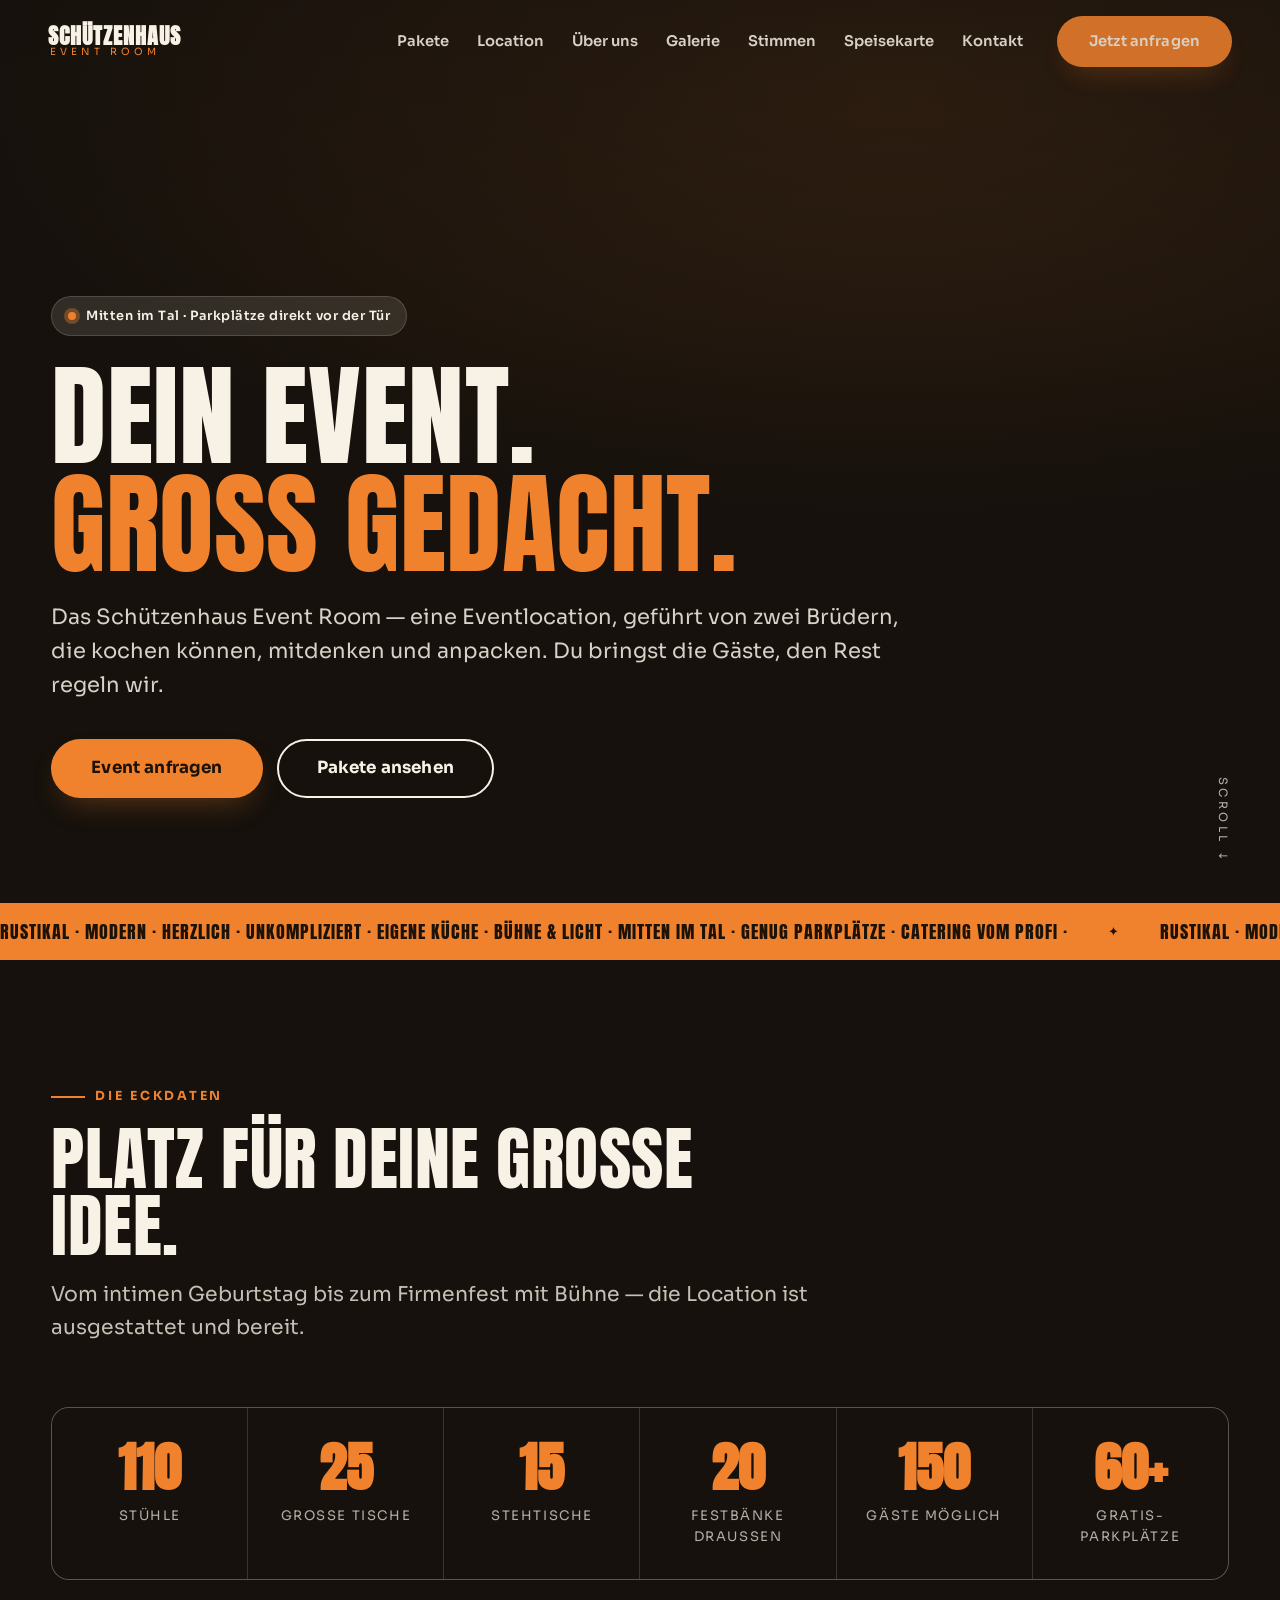
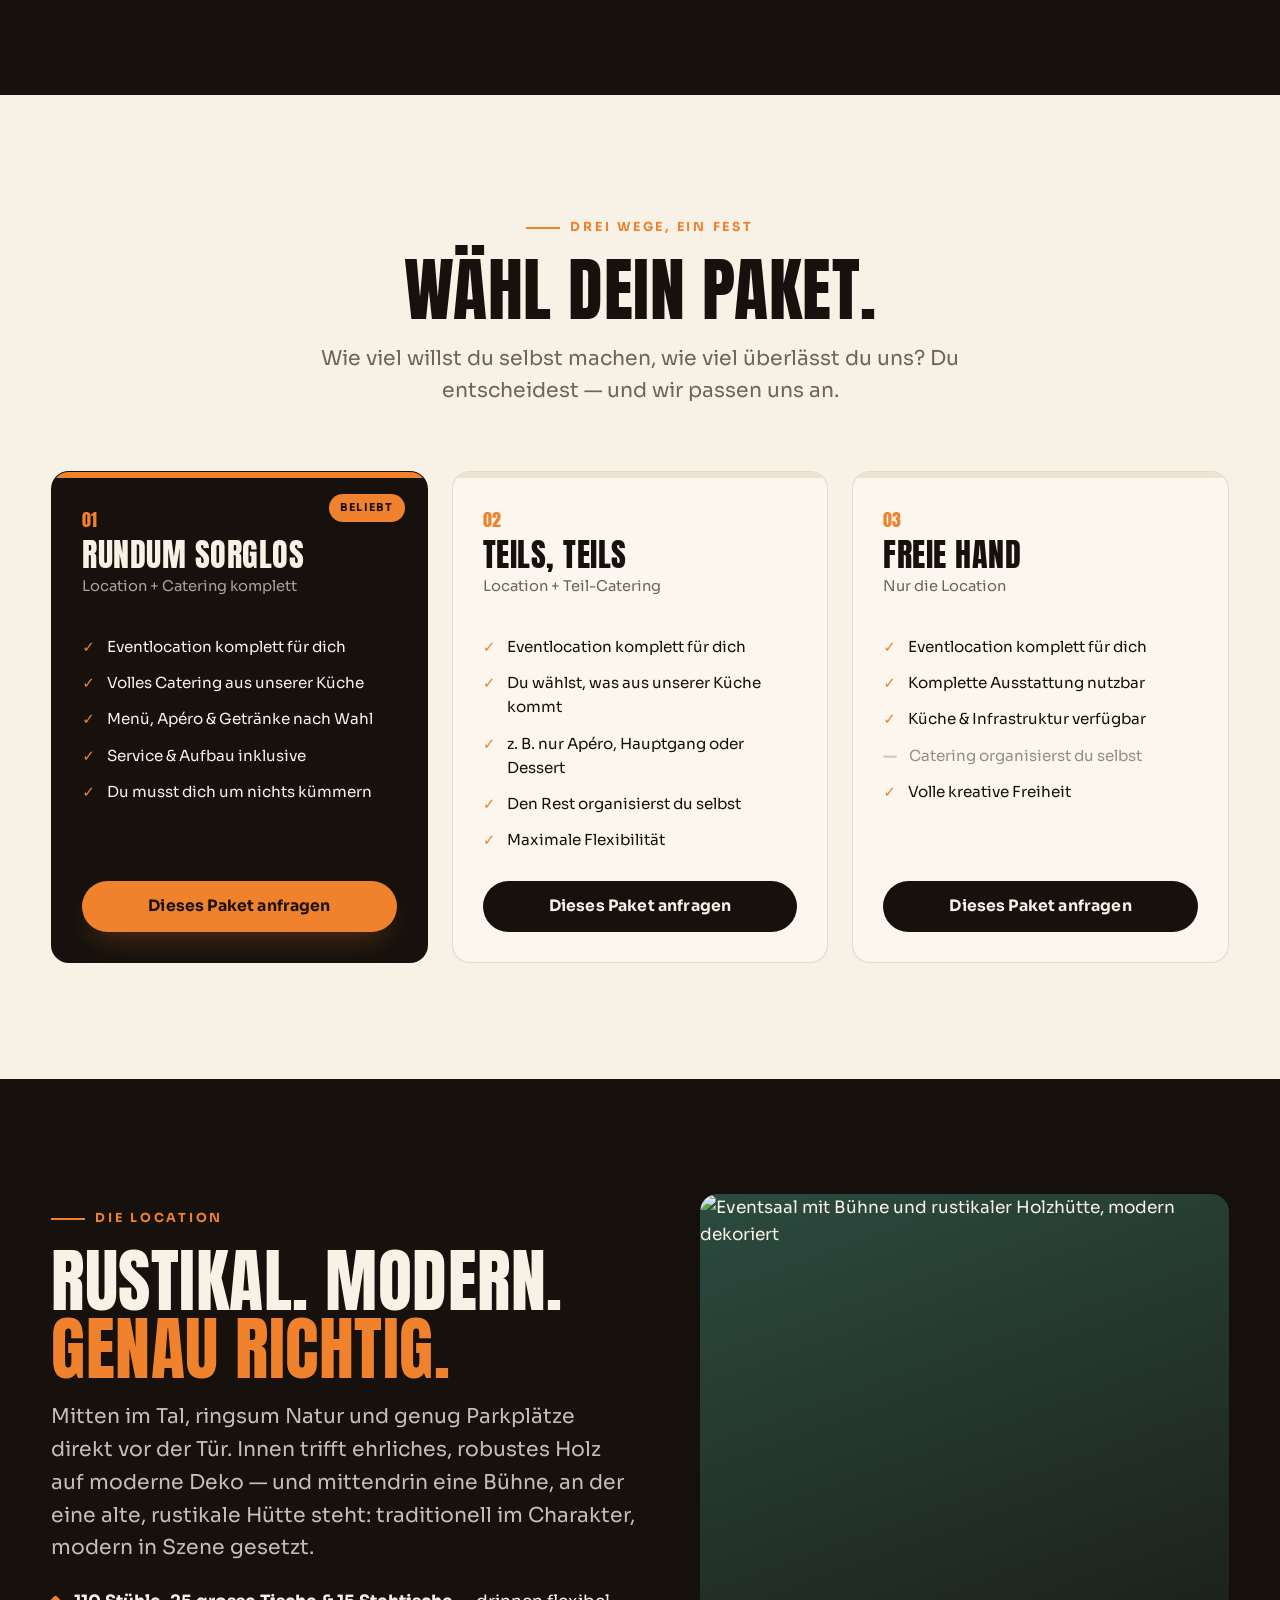
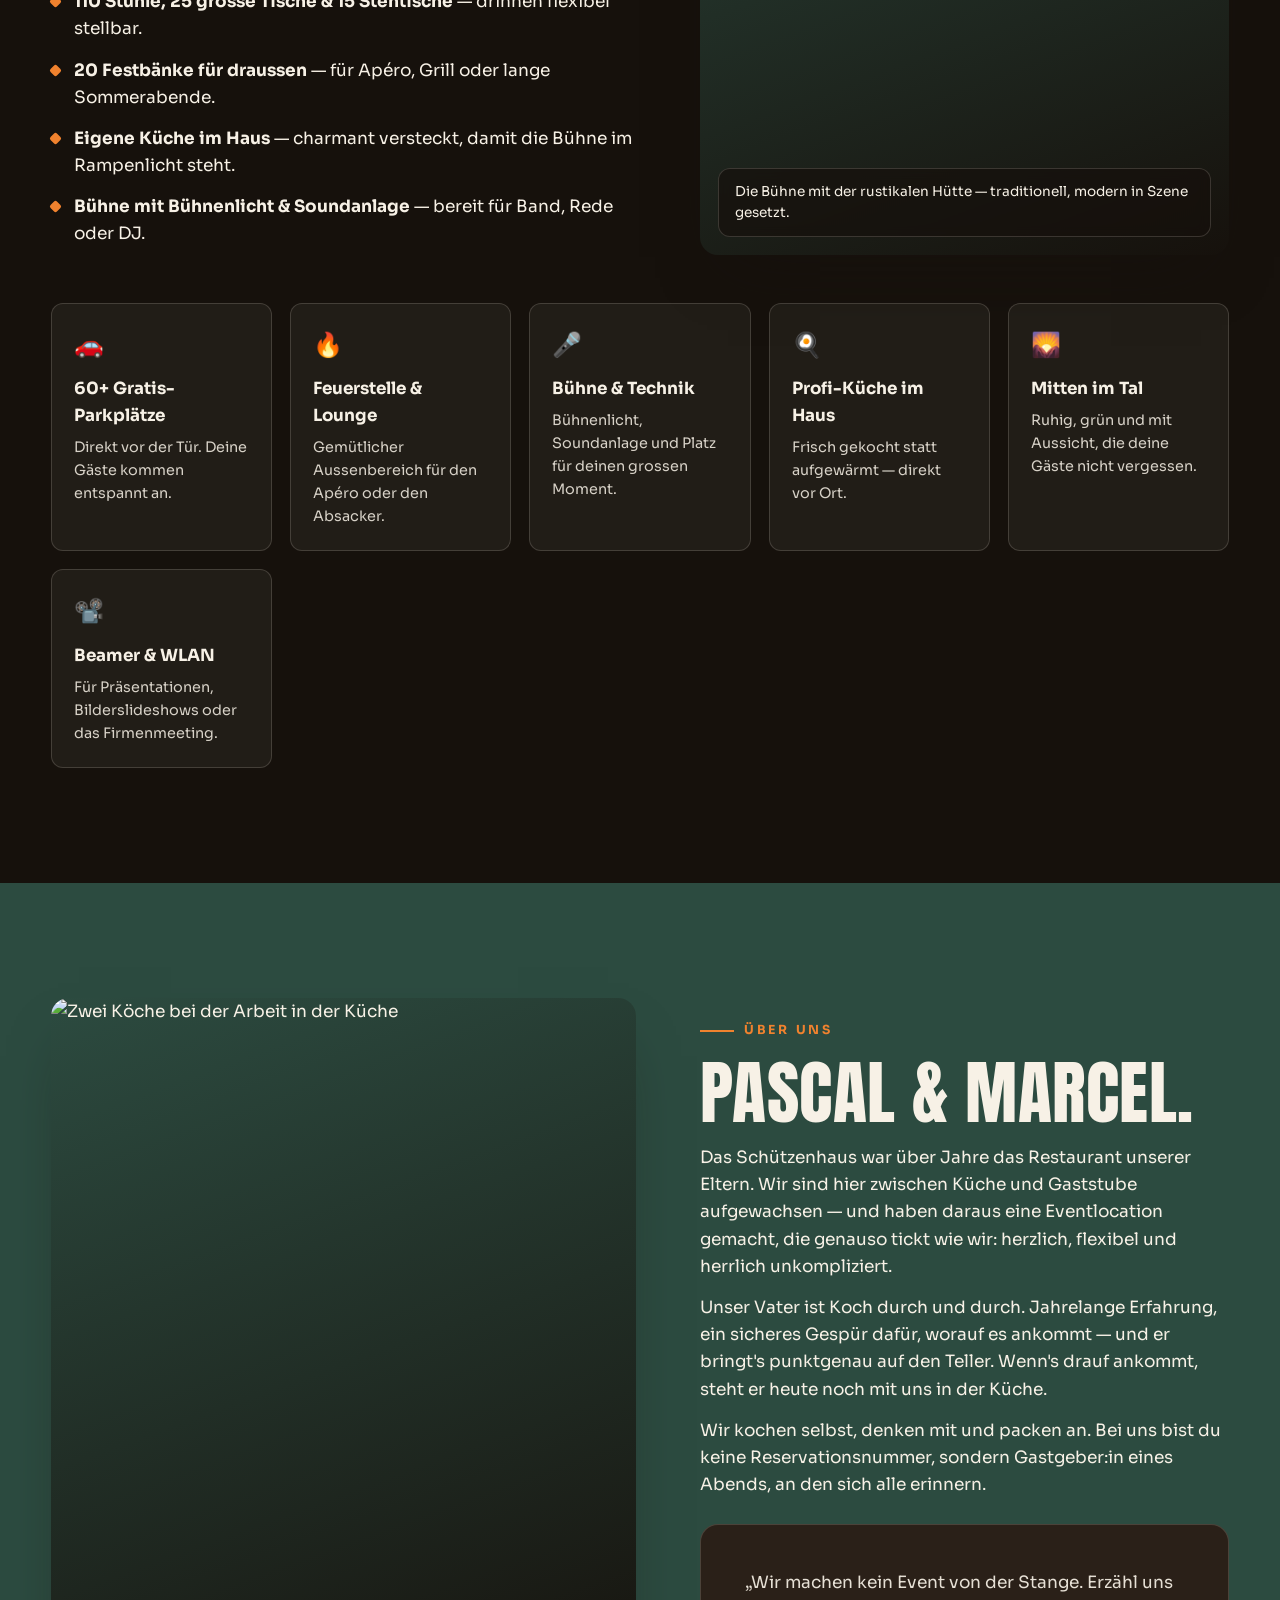
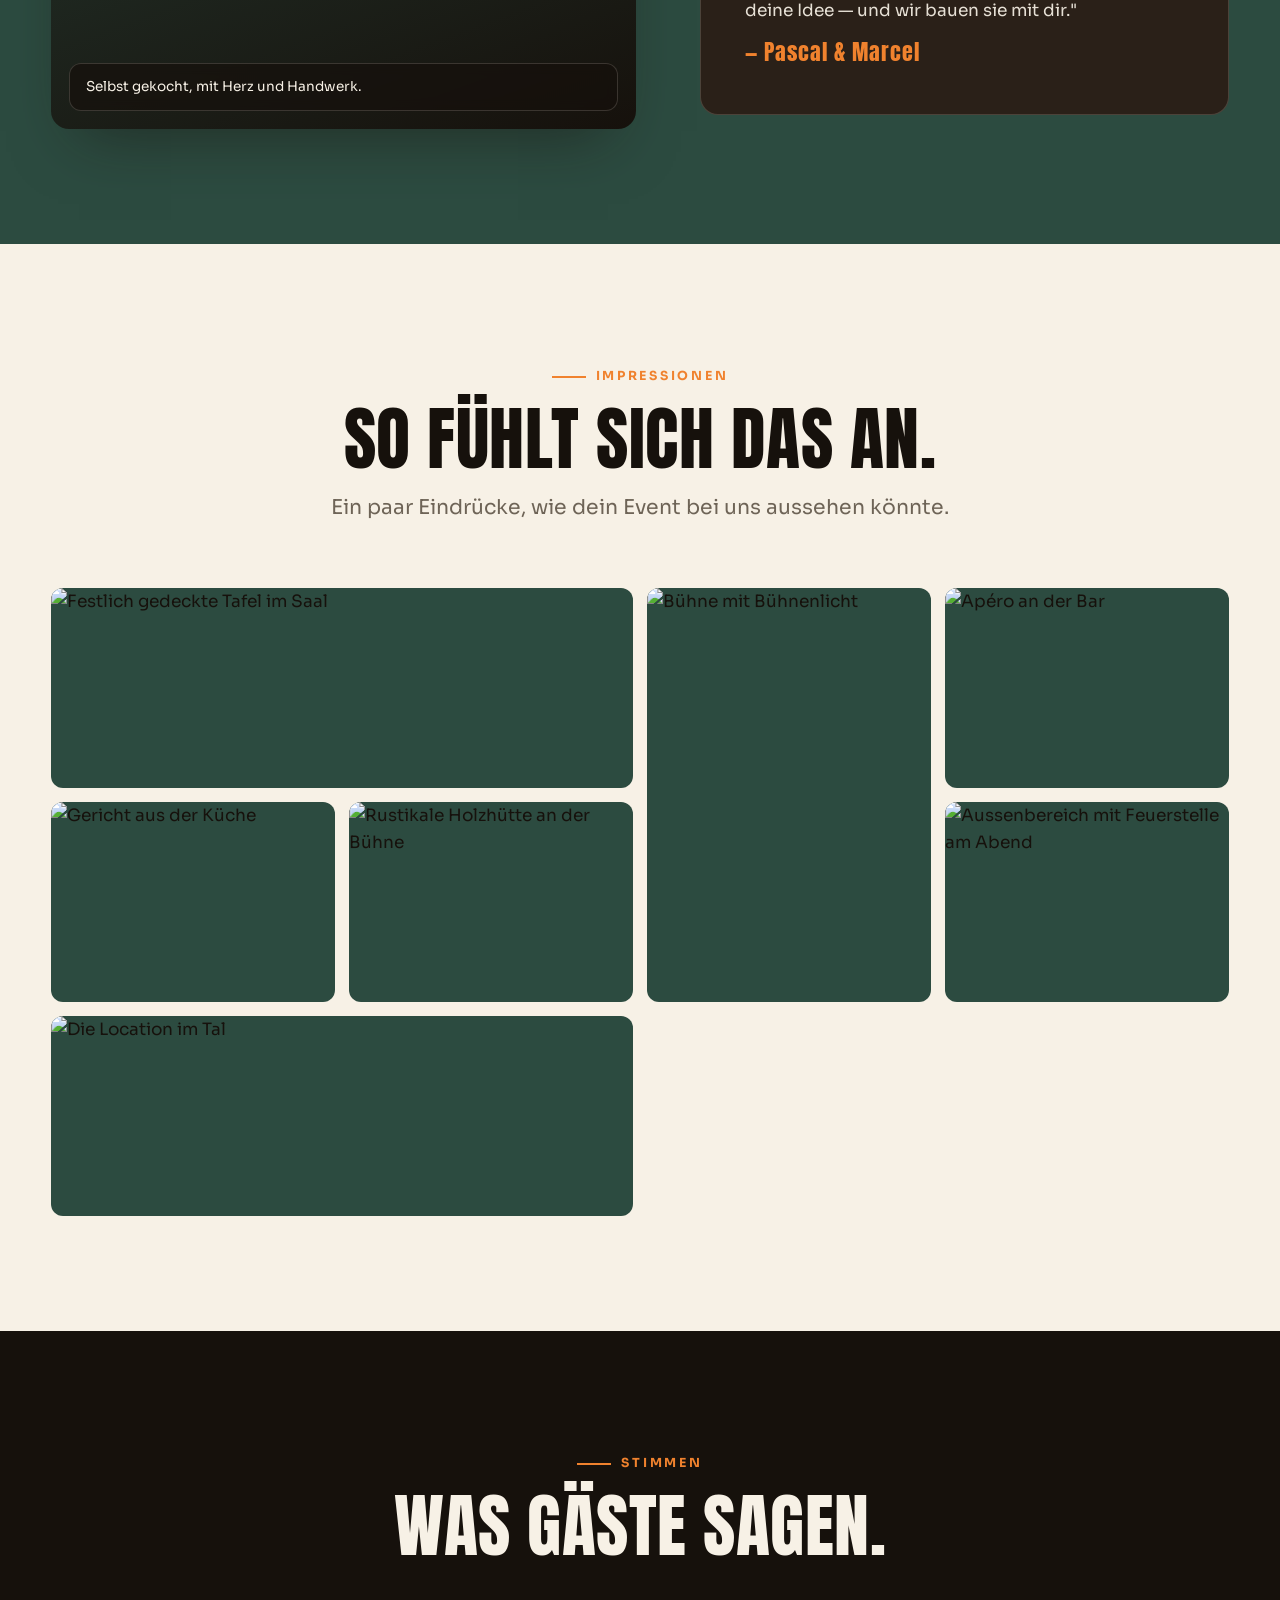
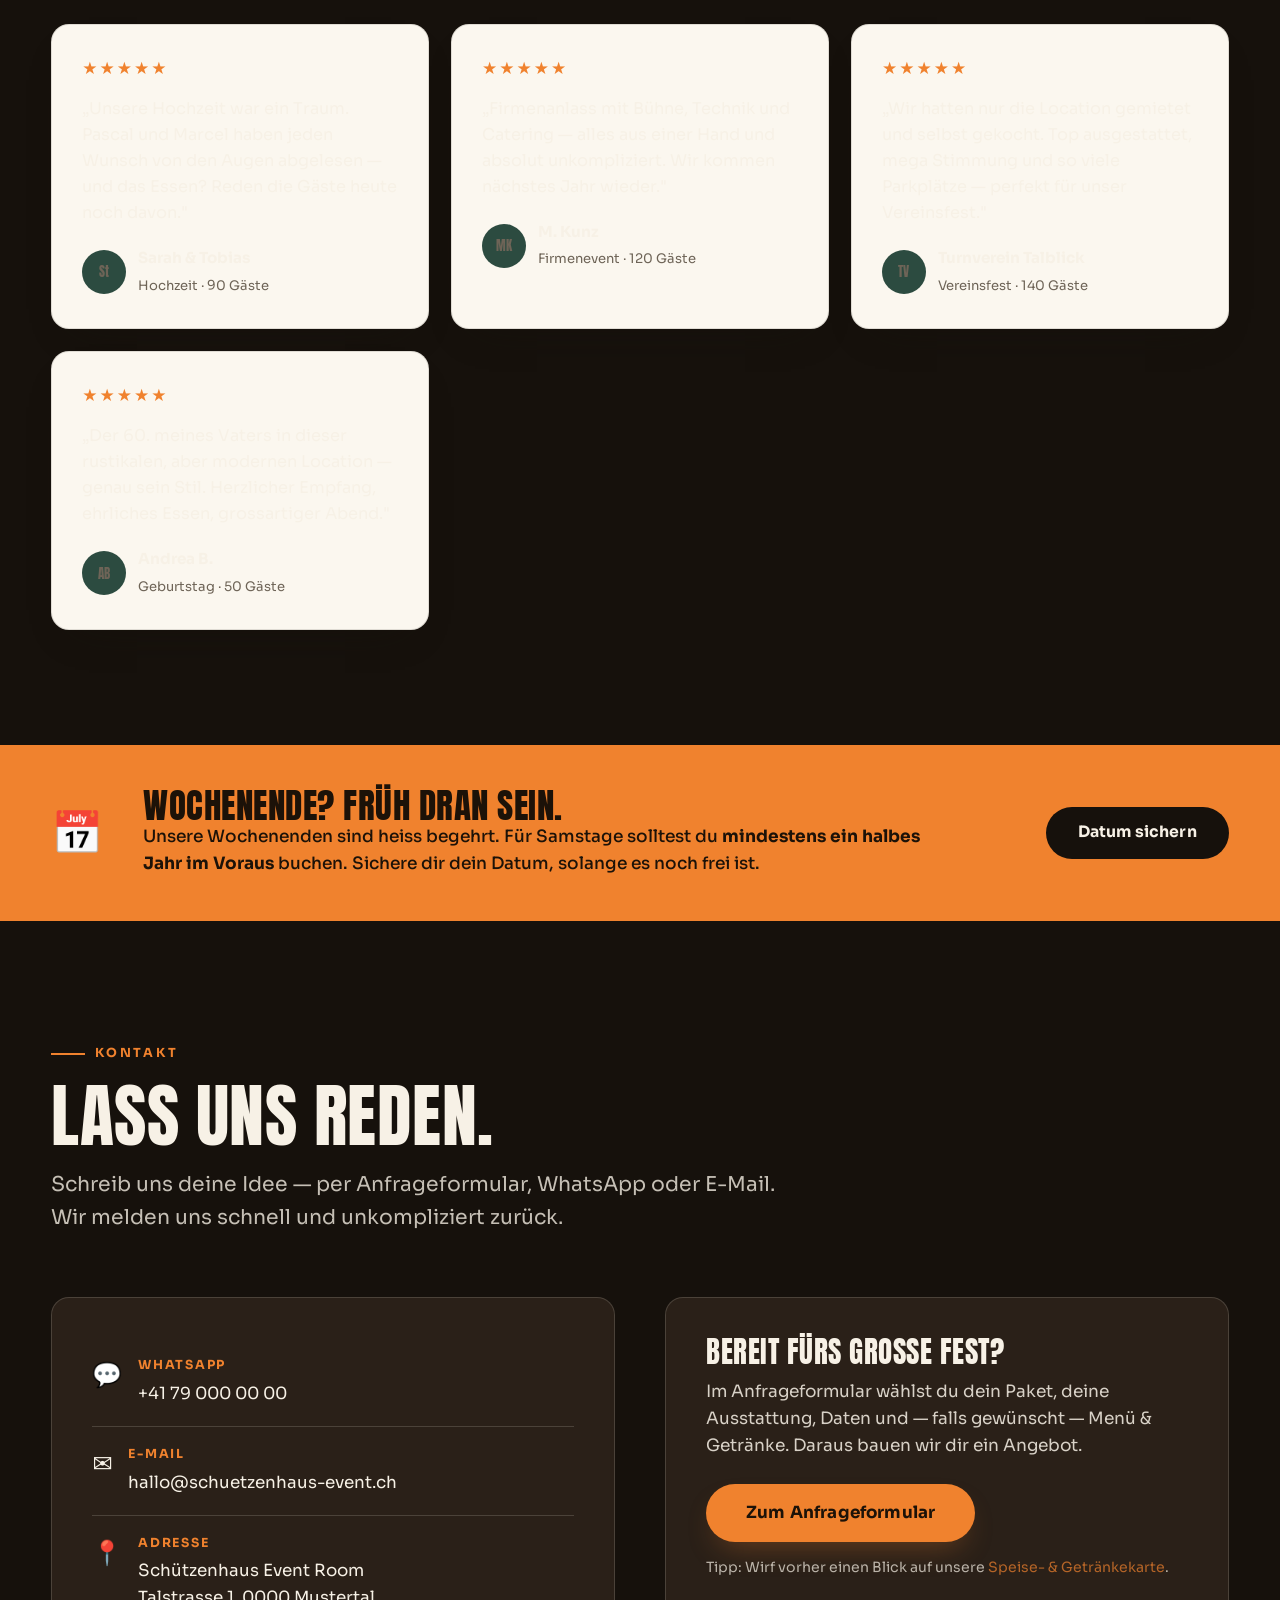
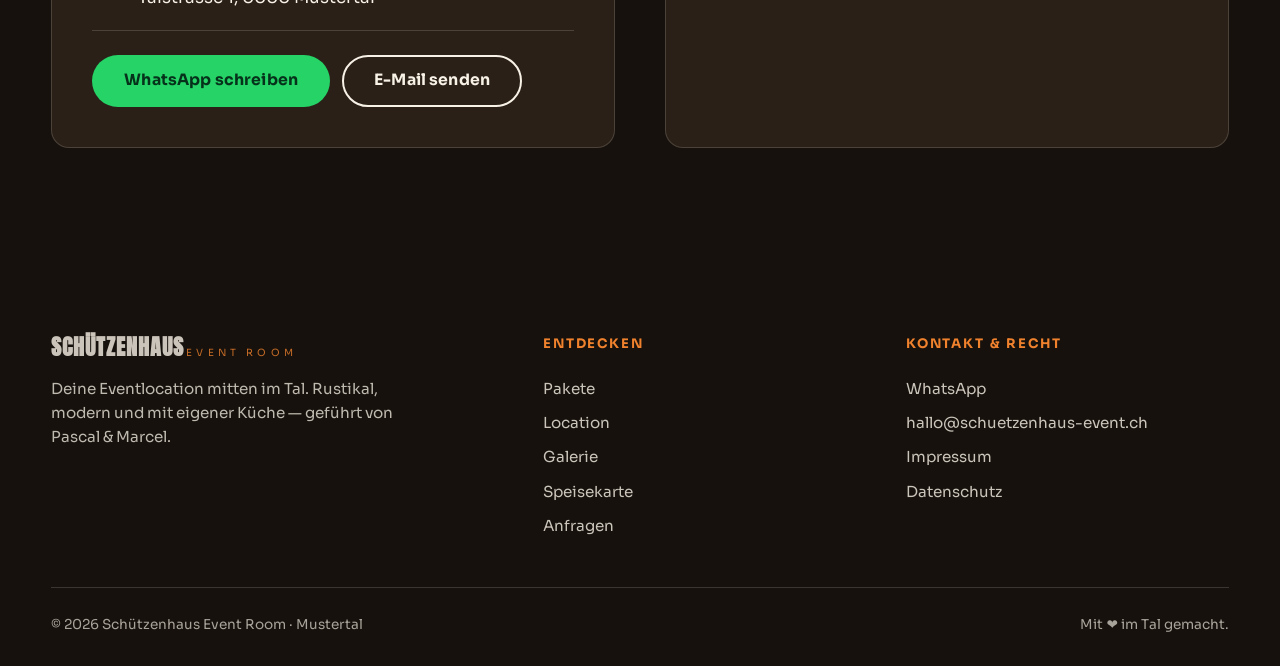
==== commit bda76eb4: "feat: Webseite für Schützenhaus Event Room Moderne, mehrseitige Eventlocation-Website (statisch, ohn" ====
--- a/index.html
+++ b/index.html
@@ -1,567 +1,330 @@
 <!DOCTYPE html>
-<html lang="de">
+<html lang="de-CH">
 <head>
-  <meta charset="UTF-8"/>
-  <meta name="viewport" content="width=device-width, initial-scale=1.0"/>
-  <title>30 – Birthday Party</title>
-  <style>
-    @import url('https://fonts.googleapis.com/css2?family=Playfair+Display:ital,wght@0,700;0,900;1,700&family=Bebas+Neue&family=Anton&display=swap');
-
-    *, *::before, *::after { box-sizing: border-box; margin: 0; padding: 0; }
-
-    /* ══════════════════════════════════
-       PAGE – weisser Hintergrund
-    ══════════════════════════════════ */
-    body {
-      min-height: 100vh;
-      background: #f5f5f5;
-      background-image: radial-gradient(circle, #ccc 1px, transparent 1px);
-      background-size: 22px 22px;
-      display: flex;
-      align-items: center;
-      justify-content: center;
-      font-family: 'Playfair Display', serif;
-      padding: 40px 12px;
-    }
-
-    /* ══════════════════════════════════
-       KARTE
-    ══════════════════════════════════ */
-    .card {
-      position: relative;
-      width: min(500px, 96vw);
-      background: #ffffff;
-      border: 2.5px solid #111;
-      box-shadow: 8px 8px 0 #111, 0 0 60px rgba(124,58,237,.15);
-      overflow: hidden;
-      padding-bottom: 52px;
-    }
-
-    /* ══════════════════════════════════
-       DISCO-LICHT-STRAHLEN (animiert)
-    ══════════════════════════════════ */
-    .light-beams {
-      position: absolute;
-      top: -60px; left: 50%;
-      transform: translateX(-50%);
-      width: 600px; height: 600px;
-      background: conic-gradient(
-        from 0deg,
-        transparent 0deg, transparent 16deg,
-        rgba(168,85,247,.12) 16deg, rgba(168,85,247,.12) 20deg,
-        transparent 20deg, transparent 52deg,
-        rgba(124,58,237,.10) 52deg, rgba(124,58,237,.10) 56deg,
-        transparent 56deg, transparent 88deg,
-        rgba(168,85,247,.12) 88deg, rgba(168,85,247,.12) 92deg,
-        transparent 92deg, transparent 124deg,
-        rgba(109,40,217,.08) 124deg, rgba(109,40,217,.08) 128deg,
-        transparent 128deg, transparent 160deg,
-        rgba(168,85,247,.12) 160deg, rgba(168,85,247,.12) 164deg,
-        transparent 164deg, transparent 196deg,
-        rgba(124,58,237,.10) 196deg, rgba(124,58,237,.10) 200deg,
-        transparent 200deg, transparent 232deg,
-        rgba(168,85,247,.12) 232deg, rgba(168,85,247,.12) 236deg,
-        transparent 236deg, transparent 268deg,
-        rgba(109,40,217,.08) 268deg, rgba(109,40,217,.08) 272deg,
-        transparent 272deg, transparent 304deg,
-        rgba(168,85,247,.12) 304deg, rgba(168,85,247,.12) 308deg,
-        transparent 308deg, transparent 340deg,
-        rgba(124,58,237,.10) 340deg, rgba(124,58,237,.10) 344deg,
-        transparent 344deg
-      );
-      animation: spin-beams 12s linear infinite;
-      pointer-events: none;
-      z-index: 0;
-    }
-    @keyframes spin-beams {
-      from { transform: translateX(-50%) rotate(0deg); }
-      to   { transform: translateX(-50%) rotate(360deg); }
-    }
-
-    /* ══════════════════════════════════
-       DISCO-BALL CSS
-    ══════════════════════════════════ */
-    .disco-ball {
-      position: relative;
-      border-radius: 50%;
-      overflow: hidden;
-      flex-shrink: 0;
-    }
-
-    /* Basis-Kugel: silber radial */
-    .disco-ball::before {
-      content: '';
-      position: absolute; inset: 0;
-      border-radius: 50%;
-      background:
-        radial-gradient(circle at 38% 32%,
-          #fff 0%, #e8e8e8 12%, #b0b0b0 30%,
-          #707070 55%, #383838 78%, #1a1a1a 100%);
-    }
-
-    /* Spiegel-Kacheln */
-    .disco-ball::after {
-      content: '';
-      position: absolute; inset: 0;
-      border-radius: 50%;
-      background:
-        repeating-linear-gradient(
-          0deg,
-          transparent 0px, transparent 9px,
-          rgba(0,0,0,.35) 9px, rgba(0,0,0,.35) 10px
-        ),
-        repeating-linear-gradient(
-          90deg,
-          transparent 0px, transparent 9px,
-          rgba(0,0,0,.35) 9px, rgba(0,0,0,.35) 10px
-        );
-      animation: tile-shift 4s linear infinite;
-    }
-    @keyframes tile-shift {
-      from { background-position: 0 0, 0 0; }
-      to   { background-position: 0 40px, 40px 0; }
-    }
-
-    /* Glanz-Reflexe */
-    .disco-shine {
-      position: absolute;
-      border-radius: 50%;
-      pointer-events: none;
-      overflow: hidden;
-    }
-    .disco-shine::before {
-      content: '';
-      position: absolute;
-      width: 30%; height: 30%;
-      top: 18%; left: 22%;
-      background: radial-gradient(circle, rgba(255,255,255,.9) 0%, transparent 70%);
-      border-radius: 50%;
-      animation: shine-drift 4s ease-in-out infinite alternate;
-    }
-    .disco-shine::after {
-      content: '';
-      position: absolute;
-      width: 15%; height: 15%;
-      top: 45%; left: 58%;
-      background: radial-gradient(circle, rgba(200,160,255,.8) 0%, transparent 70%);
-      border-radius: 50%;
-      animation: shine-drift 5s ease-in-out infinite alternate-reverse;
-    }
-    @keyframes shine-drift {
-      from { transform: translate(0, 0); }
-      to   { transform: translate(6px, 8px); }
-    }
-
-    /* Positionierung */
-    .db-top {
-      position: absolute;
-      top: -42px; left: 50%;
-      transform: translateX(-50%);
-      width: 100px; height: 100px;
-      z-index: 10;
-      box-shadow: 0 8px 40px rgba(0,0,0,.5), 0 0 30px rgba(168,85,247,.4);
-    }
-    .db-top .disco-shine { width: 100px; height: 100px; }
-
-    /* Schnur für hängenden Ball */
-    .db-top-wrap {
-      position: relative;
-      height: 96px;
-      display: flex;
-      justify-content: center;
-      z-index: 10;
-    }
-    .ball-string {
-      position: absolute;
-      top: 0; left: 50%;
-      transform: translateX(-50%);
-      width: 2px; height: 50px;
-      background: linear-gradient(to bottom, #333, #777);
-    }
-
-    .db-left {
-      position: absolute;
-      top: 60px; left: -50px;
-      width: 130px; height: 130px;
-      z-index: 3;
-      box-shadow: 4px 4px 30px rgba(0,0,0,.4);
-    }
-    .db-left .disco-shine { width: 130px; height: 130px; }
-
-    .db-right {
-      position: absolute;
-      top: 40px; right: -55px;
-      width: 150px; height: 150px;
-      z-index: 3;
-      box-shadow: -4px 4px 30px rgba(0,0,0,.4);
-    }
-    .db-right .disco-shine { width: 150px; height: 150px; }
-
-    .db-br {
-      position: absolute;
-      bottom: 100px; right: -40px;
-      width: 90px; height: 90px;
-      z-index: 3;
-      box-shadow: -2px 2px 20px rgba(0,0,0,.35);
-    }
-    .db-br .disco-shine { width: 90px; height: 90px; }
-
-    /* ══════════════════════════════════
-       GIRLANDE
-    ══════════════════════════════════ */
-    .garland {
-      position: relative;
-      z-index: 11;
-      height: 56px;
-      overflow: visible;
-    }
-    .garland-svg {
-      position: absolute;
-      top: 0; left: 0;
-      width: 100%; height: 56px;
-    }
-
-    /* ══════════════════════════════════
-       FOTO
-    ══════════════════════════════════ */
-    .photo-section {
-      position: relative;
-      z-index: 5;
-      display: flex;
-      justify-content: center;
-      margin-top: 10px;
-      padding: 0 20px;
-    }
-
-    .photo-frame {
-      position: relative;
-      width: 270px;
-      height: 310px;
-    }
-
-    /* Äussere Deko-Border mit violettem Leuchten */
-    .photo-frame::before {
-      content: '';
-      position: absolute;
-      inset: -6px;
-      border: 2.5px solid #111;
-      box-shadow: 4px 4px 0 #7c3aed, 0 0 24px rgba(124,58,237,.35);
-      z-index: 1;
-      pointer-events: none;
-    }
-
-    .photo-frame img,
-    .photo-frame .photo-ph {
-      width: 100%;
-      height: 100%;
-      object-fit: cover;
-      object-position: center top;
-      display: block;
-      filter: grayscale(1) contrast(1.08);
-    }
-
-    .photo-ph {
-      background: linear-gradient(160deg, #222 0%, #444 50%, #111 100%);
-      display: flex;
-      flex-direction: column;
-      align-items: center;
-      justify-content: center;
-      gap: 12px;
-      color: #888;
-      font-size: 15px;
-      font-family: 'Playfair Display', serif;
-      text-align: center;
-      padding: 16px;
-    }
-
-    /* Party-Hut über Foto */
-    .hat-wrap {
-      position: absolute;
-      top: -58px;
-      left: 50%;
-      transform: translateX(-38%) rotate(-10deg);
-      font-size: 86px;
-      z-index: 8;
-      filter: drop-shadow(3px 3px 4px rgba(0,0,0,.3));
-    }
-
-    /* ══════════════════════════════════
-       "30" ZAHL
-    ══════════════════════════════════ */
-    .number-wrap {
-      position: relative;
-      z-index: 6;
-      display: flex;
-      justify-content: center;
-      align-items: center;
-      margin-top: -20px;
-      line-height: 1;
-    }
-
-    .candle-row {
-      position: absolute;
-      top: -22px;
-      display: flex;
-      gap: 80px;
-      font-size: 28px;
-    }
-
-    .big-30 {
-      font-family: 'Anton', sans-serif;
-      font-size: clamp(96px, 27vw, 150px);
-      letter-spacing: -6px;
-      background: linear-gradient(
-        135deg,
-        #111 0%, #4c1d95 18%, #7c3aed 35%,
-        #a855f7 50%, #7c3aed 65%, #4c1d95 80%, #111 100%
-      );
-      background-size: 250% 100%;
-      -webkit-background-clip: text;
-      -webkit-text-fill-color: transparent;
-      background-clip: text;
-      filter: drop-shadow(0 4px 0 #4c1d95) drop-shadow(0 0 20px rgba(124,58,237,.5));
-      animation: violet-shimmer 4s linear infinite;
-    }
-    @keyframes violet-shimmer {
-      0%   { background-position: 0% 50%; }
-      100% { background-position: 250% 50%; }
-    }
-
-    /* ══════════════════════════════════
-       RANSOM-NOTE TEXT
-    ══════════════════════════════════ */
-    .ransom {
-      position: relative;
-      z-index: 6;
-      display: flex;
-      justify-content: center;
-      align-items: center;
-      flex-wrap: wrap;
-      gap: 3px;
-      padding: 0 20px;
-      margin-top: -6px;
-    }
-
-    .ransom .L {
-      display: inline-block;
-      font-family: 'Bebas Neue', 'Anton', sans-serif;
-      font-size: clamp(20px, 5.5vw, 34px);
-      font-weight: 900;
-      line-height: 1;
-      padding: 3px 6px 1px;
-      box-shadow: 2px 2px 0 rgba(0,0,0,.4);
-    }
-    /* Nur Schwarz, Weiß, Violett */
-    .L.k  { background:#111;    color:#fff; }
-    .L.w  { background:#fff;    color:#111; border: 2px solid #111; }
-    .L.v1 { background:#7c3aed; color:#fff; }
-    .L.v2 { background:#a855f7; color:#fff; }
-    .L.v3 { background:#4c1d95; color:#fff; }
-    .L.g  { background:#ddd;    color:#111; }
-
-    .ransom .gap { width: 10px; }
-
-    /* ══════════════════════════════════
-       STERNE & SPARKLES
-    ══════════════════════════════════ */
-    .star {
-      position: absolute;
-      pointer-events: none;
-      color: #7c3aed;
-      font-style: normal;
-    }
-    .star.bk { color: #111; }
-    .star.sl { color: #bbb; }
-
-    .sparkle {
-      position: absolute;
-      pointer-events: none;
-      font-size: 18px;
-      animation: tw 2.2s ease-in-out infinite;
-    }
-    @keyframes tw {
-      0%,100% { opacity: .1; transform: scale(.7) rotate(0deg); }
-      50%      { opacity: 1;  transform: scale(1.3) rotate(20deg); }
-    }
-
-    /* ══════════════════════════════════
-       TRENNLINIE
-    ══════════════════════════════════ */
-    .divider {
-      position: relative;
-      z-index: 6;
-      display: flex;
-      align-items: center;
-      gap: 12px;
-      margin: 14px 30px 0;
-    }
-    .divider-line {
-      flex: 1;
-      height: 1.5px;
-      background: linear-gradient(to right, transparent, #7c3aed, transparent);
-    }
-    .divider-icon { color: #7c3aed; font-size: 18px; }
-
-    /* ══════════════════════════════════
-       INFO (Datum / Ort)
-    ══════════════════════════════════ */
-    .info {
-      position: relative;
-      z-index: 6;
-      text-align: center;
-      padding: 12px 24px 0;
-    }
-    .info-date {
-      font-family: 'Playfair Display', serif;
-      font-size: clamp(17px, 4vw, 24px);
-      font-weight: 700;
-      color: #111;
-      letter-spacing: 1.5px;
-    }
-    .info-sep {
-      display: inline-block;
-      margin: 0 10px;
-      color: #7c3aed;
-      font-weight: 900;
-    }
-    .info-location {
-      margin-top: 5px;
-      font-size: clamp(12px, 2.8vw, 15px);
-      font-style: italic;
-      color: #555;
-      letter-spacing: .4px;
-    }
-    .info-location::before { content: '✦  '; color: #7c3aed; font-style: normal; }
-    .info-location::after  { content: '  ✦'; color: #7c3aed; font-style: normal; }
-
-    /* ══════════════════════════════════
-       RESPONSIVE
-    ══════════════════════════════════ */
-    @media (max-width: 400px) {
-      .db-left  { width: 100px; height: 100px; left: -40px; }
-      .db-right { width: 115px; height: 115px; right: -44px; }
-      .hat-wrap { font-size: 64px; top: -44px; }
-    }
-  </style>
+  <meta charset="UTF-8" />
+  <meta name="viewport" content="width=device-width, initial-scale=1.0" />
+  <title>Schützenhaus Event Room — Deine Eventlocation mitten im Tal</title>
+  <meta name="description" content="Schützenhaus Event Room: rustikale, modern dekorierte Eventlocation im Tal. Eigene Küche, Bühne, genug Parkplätze. Catering komplett, teils-teils oder freie Hand — du entscheidest." />
+  <!-- HINWEIS: Kontakt-, Adress- und Rechtsangaben sind Platzhalter und müssen ersetzt werden. -->
+  <link rel="preconnect" href="https://fonts.googleapis.com" />
+  <link rel="preconnect" href="https://fonts.gstatic.com" crossorigin />
+  <link href="https://fonts.googleapis.com/css2?family=Anton&family=Sora:wght@400;500;600;700;800&display=swap" rel="stylesheet" />
+  <link rel="stylesheet" href="assets/css/style.css" />
 </head>
 <body>
 
-<div class="card">
-
-  <!-- ══ LICHT-STRAHLEN ══ -->
-  <div class="light-beams"></div>
-
-  <!-- ══ DISCO-BÄLLE ══ -->
-  <div class="disco-ball db-left"><div class="disco-shine"></div></div>
-  <div class="disco-ball db-right"><div class="disco-shine"></div></div>
-  <div class="disco-ball db-br"><div class="disco-shine"></div></div>
-
-  <!-- ══ GIRLANDE ══ -->
-  <div class="garland">
-    <svg class="garland-svg" viewBox="0 0 500 56" preserveAspectRatio="none" xmlns="http://www.w3.org/2000/svg">
-      <!-- Schnur -->
-      <path d="M0,8 Q50,38 100,8 Q150,38 200,8 Q250,38 300,8 Q350,38 400,8 Q450,38 500,8"
-            stroke="#333" stroke-width="1.8" fill="none"/>
-
-      <!-- Wimpel schwarz/weiß/violett -->
-      <!-- Bei jedem Tiefpunkt der Schnur hängt ein Wimpel -->
-      <polygon points="44,28 66,8 88,28"  fill="#111"/>
-      <polygon points="144,28 166,8 188,28" fill="#7c3aed"/>
-      <polygon points="244,28 266,8 288,28" fill="#fff" stroke="#111" stroke-width="1.5"/>
-      <polygon points="344,28 366,8 388,28" fill="#4c1d95"/>
-      <polygon points="444,28 466,8 488,28" fill="#111"/>
-
-      <!-- kleine Zwischenwimpel -->
-      <polygon points="16,18 28,8 40,18"  fill="#a855f7" opacity=".7"/>
-      <polygon points="116,18 128,8 140,18" fill="#ddd" opacity=".8"/>
-      <polygon points="216,18 228,8 240,18" fill="#7c3aed" opacity=".7"/>
-      <polygon points="316,18 328,8 340,18" fill="#111" opacity=".6"/>
-      <polygon points="416,18 428,8 440,18" fill="#a855f7" opacity=".7"/>
-
-      <!-- Glitzer-Kreise auf Schnur -->
-      <circle cx="100" cy="8"  r="3" fill="#7c3aed"/>
-      <circle cx="200" cy="8"  r="3" fill="#111"/>
-      <circle cx="300" cy="8"  r="3" fill="#7c3aed"/>
-      <circle cx="400" cy="8"  r="3" fill="#111"/>
-    </svg>
+  <!-- ===== NAV ===== -->
+  <header class="nav" id="top">
+    <a class="brand" href="#top" aria-label="Schützenhaus Event Room — Startseite">
+      <b>SCHÜTZENHAUS</b>
+      <span>Event Room</span>
+    </a>
+    <nav class="nav-links" aria-label="Hauptnavigation">
+      <a href="#pakete">Pakete</a>
+      <a href="#location">Location</a>
+      <a href="#ueber-uns">Über uns</a>
+      <a href="#galerie">Galerie</a>
+      <a href="#stimmen">Stimmen</a>
+      <a href="speisekarte.html">Speisekarte</a>
+      <a href="#kontakt">Kontakt</a>
+      <a class="btn btn--primary nav-cta" href="anfrage.html">Jetzt anfragen</a>
+    </nav>
+    <button class="nav-toggle" aria-label="Menü öffnen" aria-expanded="false">
+      <span></span><span></span><span></span>
+    </button>
+  </header>
+
+  <!-- ===== HERO ===== -->
+  <section class="hero">
+    <div class="hero__bg" aria-hidden="true"></div>
+    <div class="container hero__inner">
+      <span class="hero__badge"><span class="dot"></span> Mitten im Tal · Parkplätze direkt vor der Tür</span>
+      <h1 class="display-xl">Dein Event.<br><span class="accent">Gross gedacht.</span></h1>
+      <p class="hero__sub">Das Schützenhaus Event Room — eine Eventlocation, geführt von zwei Brüdern, die kochen können, mitdenken und anpacken. Du bringst die Gäste, den Rest regeln wir.</p>
+      <div class="hero__cta">
+        <a class="btn btn--primary btn--lg" href="anfrage.html">Event anfragen</a>
+        <a class="btn btn--ghost btn--lg" href="#pakete">Pakete ansehen</a>
+      </div>
+    </div>
+    <span class="hero__scroll" aria-hidden="true">Scroll ↓</span>
+  </section>
+
+  <!-- ===== MARQUEE ===== -->
+  <div class="marquee" aria-hidden="true">
+    <div class="marquee__track">
+      <span>Rustikal · Modern · Herzlich · Unkompliziert · Eigene Küche · Bühne &amp; Licht · Mitten im Tal · Genug Parkplätze · Catering vom Profi ·</span>
+      <span>Rustikal · Modern · Herzlich · Unkompliziert · Eigene Küche · Bühne &amp; Licht · Mitten im Tal · Genug Parkplätze · Catering vom Profi ·</span>
+    </div>
   </div>
 
-  <!-- ══ HÄNGENDER DISCO-BALL (mittig oben) ══ -->
-  <div class="db-top-wrap">
-    <div class="ball-string"></div>
-    <div class="disco-ball db-top"><div class="disco-shine"></div></div>
-  </div>
-
-  <!-- ══ STERNE ══ -->
-  <div class="star bk" style="font-size:34px;top:100px;left:22px">★</div>
-  <div class="star"    style="font-size:22px;top:148px;left:36px">★</div>
-  <div class="star sl" style="font-size:18px;top:80px; left:52px">✦</div>
-  <div class="star"    style="font-size:30px;bottom:180px;left:20px">★</div>
-  <div class="star bk" style="font-size:20px;bottom:140px;right:90px">★</div>
-  <div class="star sl" style="font-size:26px;bottom:110px;left:82px">★</div>
-  <div class="star"    style="font-size:16px;top:180px;right:22px">✦</div>
-
-  <!-- Sparkles -->
-  <div class="sparkle" style="top:160px;left:72px;color:#7c3aed;animation-delay:.2s">✦</div>
-  <div class="sparkle" style="top:190px;right:70px;color:#a855f7;animation-delay:.8s">✦</div>
-  <div class="sparkle" style="bottom:155px;left:44px;color:#7c3aed;animation-delay:1.4s">✦</div>
-  <div class="sparkle" style="top:108px;left:44px;color:#111;animation-delay:.5s;font-size:14px">✦</div>
-  <div class="sparkle" style="bottom:200px;right:20px;color:#7c3aed;animation-delay:1.1s;font-size:14px">✦</div>
-
-  <!-- ══ FOTO ══ -->
-  <div class="photo-section">
-    <div class="photo-frame">
-      <div class="hat-wrap">🎩</div>
-      <!-- Bild: speichere dein Foto als photo.jpg im selben Ordner -->
-      <img src="photo.jpg" alt="Geburtstagskind" onerror="this.style.display='none';this.nextElementSibling.style.display='flex'"/>
-      <div class="photo-ph" style="display:none">
-        <svg width="52" height="52" viewBox="0 0 52 52" fill="none"><circle cx="26" cy="19" r="10" stroke="#666" stroke-width="2"/><path d="M6,48 C6,35 46,35 46,48" stroke="#666" stroke-width="2" fill="none"/></svg>
-        Foto hier einfügen<br/><span style="font-size:12px;color:#666">(photo.jpg)</span>
-      </div>
-    </div>
-  </div>
-
-  <!-- ══ GROSSE "30" ══ -->
-  <div class="number-wrap">
-    <div class="candle-row">🕯️🕯️</div>
-    <span class="big-30">30</span>
-  </div>
-
-  <!-- ══ RANSOM-NOTE ══ -->
-  <div class="ransom">
-    <span class="L k"  style="transform:rotate(-2deg)">B</span>
-    <span class="L w"  style="transform:rotate(3deg);font-size:80%">i</span>
-    <span class="L v1" style="transform:rotate(-1deg)">r</span>
-    <span class="L g"  style="transform:rotate(2deg)">t</span>
-    <span class="L v3" style="transform:rotate(-3deg)">h</span>
-    <span class="L k"  style="transform:rotate(1deg)">D</span>
-    <span class="L v2" style="transform:rotate(-2deg)">a</span>
-    <span class="L w"  style="transform:rotate(3deg)">y</span>
-    <span class="gap"></span>
-    <span class="L v1" style="transform:rotate(-1deg)">P</span>
-    <span class="L k"  style="transform:rotate(2deg);font-size:80%">A</span>
-    <span class="L g"  style="transform:rotate(-3deg)">R</span>
-    <span class="L v3" style="transform:rotate(1deg)">T</span>
-    <span class="L v2" style="transform:rotate(-2deg)">Y</span>
-  </div>
-
-  <!-- ══ TRENNLINIE ══ -->
-  <div class="divider">
-    <div class="divider-line"></div>
-    <div class="divider-icon">✦</div>
-    <div class="divider-line"></div>
-  </div>
-
-  <!-- ══ INFO ══ -->
-  <div class="info">
-    <div class="info-date">
-      21. Juni 2026
-      <span class="info-sep">|</span>
-      19:30 Uhr
-    </div>
-    <div class="info-location">Musterrestaurant, Musterstadt</div>
-  </div>
-
-</div><!-- .card -->
+  <!-- ===== STATS ===== -->
+  <section class="section section--ink">
+    <div class="container">
+      <div class="section-head reveal">
+        <span class="eyebrow">Die Eckdaten</span>
+        <h2 class="display-l">Platz für deine grosse Idee.</h2>
+        <p class="lead">Vom intimen Geburtstag bis zum Firmenfest mit Bühne — die Location ist ausgestattet und bereit.</p>
+      </div>
+      <div class="stats reveal">
+        <div class="stat"><b data-count="110">0</b><span>Stühle</span></div>
+        <div class="stat"><b data-count="25">0</b><span>Grosse Tische</span></div>
+        <div class="stat"><b data-count="15">0</b><span>Stehtische</span></div>
+        <div class="stat"><b data-count="20">0</b><span>Festbänke draussen</span></div>
+        <div class="stat"><b data-count="150">0</b><span>Gäste möglich</span></div>
+        <div class="stat"><b data-count="60" data-suffix="+">0</b><span>Gratis-Parkplätze</span></div>
+      </div>
+    </div>
+  </section>
+
+  <!-- ===== PAKETE ===== -->
+  <section class="section section--cream" id="pakete">
+    <div class="container">
+      <div class="section-head center reveal">
+        <span class="eyebrow">Drei Wege, ein Fest</span>
+        <h2 class="display-l">Wähl dein Paket.</h2>
+        <p class="lead">Wie viel willst du selbst machen, wie viel überlässt du uns? Du entscheidest — und wir passen uns an.</p>
+      </div>
+      <div class="packages">
+
+        <article class="pkg pkg--featured reveal">
+          <span class="pkg__tag">Beliebt</span>
+          <span class="pkg__num">01</span>
+          <h3>Rundum sorglos</h3>
+          <p class="pkg__price">Location + Catering komplett</p>
+          <ul>
+            <li>Eventlocation komplett für dich</li>
+            <li>Volles Catering aus unserer Küche</li>
+            <li>Menü, Apéro &amp; Getränke nach Wahl</li>
+            <li>Service &amp; Aufbau inklusive</li>
+            <li>Du musst dich um nichts kümmern</li>
+          </ul>
+          <a class="btn btn--primary btn--block" href="anfrage.html?paket=rundum">Dieses Paket anfragen</a>
+        </article>
+
+        <article class="pkg reveal">
+          <span class="pkg__num">02</span>
+          <h3>Teils, teils</h3>
+          <p class="pkg__price">Location + Teil-Catering</p>
+          <ul>
+            <li>Eventlocation komplett für dich</li>
+            <li>Du wählst, was aus unserer Küche kommt</li>
+            <li>z.&nbsp;B. nur Apéro, Hauptgang oder Dessert</li>
+            <li>Den Rest organisierst du selbst</li>
+            <li>Maximale Flexibilität</li>
+          </ul>
+          <a class="btn btn--dark btn--block" href="anfrage.html?paket=teils">Dieses Paket anfragen</a>
+        </article>
+
+        <article class="pkg reveal">
+          <span class="pkg__num">03</span>
+          <h3>Freie Hand</h3>
+          <p class="pkg__price">Nur die Location</p>
+          <ul>
+            <li>Eventlocation komplett für dich</li>
+            <li>Komplette Ausstattung nutzbar</li>
+            <li>Küche &amp; Infrastruktur verfügbar</li>
+            <li class="off">Catering organisierst du selbst</li>
+            <li>Volle kreative Freiheit</li>
+          </ul>
+          <a class="btn btn--dark btn--block" href="anfrage.html?paket=freie-hand">Dieses Paket anfragen</a>
+        </article>
+
+      </div>
+    </div>
+  </section>
+
+  <!-- ===== LOCATION ===== -->
+  <section class="section section--ink" id="location">
+    <div class="container split">
+      <div class="reveal">
+        <span class="eyebrow">Die Location</span>
+        <h2 class="display-l">Rustikal. Modern.<br><span class="accent">Genau richtig.</span></h2>
+        <p class="lead" style="margin-top:18px;">Mitten im Tal, ringsum Natur und genug Parkplätze direkt vor der Tür. Innen trifft ehrliches, robustes Holz auf moderne Deko — und mittendrin eine Bühne, an der eine alte, rustikale Hütte steht: traditionell im Charakter, modern in Szene gesetzt.</p>
+        <ul class="checklist" style="margin-top:24px;">
+          <li><span><b>110 Stühle, 25 grosse Tische &amp; 15 Stehtische</b> — drinnen flexibel stellbar.</span></li>
+          <li><span><b>20 Festbänke für draussen</b> — für Apéro, Grill oder lange Sommerabende.</span></li>
+          <li><span><b>Eigene Küche im Haus</b> — charmant versteckt, damit die Bühne im Rampenlicht steht.</span></li>
+          <li><span><b>Bühne mit Bühnenlicht &amp; Soundanlage</b> — bereit für Band, Rede oder DJ.</span></li>
+        </ul>
+      </div>
+      <div class="reveal">
+        <div class="media-frame">
+          <img src="https://picsum.photos/seed/schuetzenhaus-stage/900/1120" alt="Eventsaal mit Bühne und rustikaler Holzhütte, modern dekoriert" loading="lazy" />
+          <span class="cap">Die Bühne mit der rustikalen Hütte — traditionell, modern in Szene gesetzt.</span>
+        </div>
+      </div>
+    </div>
+
+    <div class="container" style="margin-top:48px;">
+      <div class="feature-grid">
+        <div class="feature reveal"><div class="ico">🚗</div><h4>60+ Gratis-Parkplätze</h4><p>Direkt vor der Tür. Deine Gäste kommen entspannt an.</p></div>
+        <div class="feature reveal"><div class="ico">🔥</div><h4>Feuerstelle &amp; Lounge</h4><p>Gemütlicher Aussenbereich für den Apéro oder den Absacker.</p></div>
+        <div class="feature reveal"><div class="ico">🎤</div><h4>Bühne &amp; Technik</h4><p>Bühnenlicht, Soundanlage und Platz für deinen grossen Moment.</p></div>
+        <div class="feature reveal"><div class="ico">🍳</div><h4>Profi-Küche im Haus</h4><p>Frisch gekocht statt aufgewärmt — direkt vor Ort.</p></div>
+        <div class="feature reveal"><div class="ico">🌄</div><h4>Mitten im Tal</h4><p>Ruhig, grün und mit Aussicht, die deine Gäste nicht vergessen.</p></div>
+        <div class="feature reveal"><div class="ico">📽️</div><h4>Beamer &amp; WLAN</h4><p>Für Präsentationen, Bilderslideshows oder das Firmenmeeting.</p></div>
+      </div>
+    </div>
+  </section>
+
+  <!-- ===== ÜBER UNS ===== -->
+  <section class="section section--pine" id="ueber-uns">
+    <div class="container split">
+      <div class="reveal">
+        <div class="media-frame">
+          <img src="https://picsum.photos/seed/schuetzenhaus-kitchen/900/1120" alt="Zwei Köche bei der Arbeit in der Küche" loading="lazy" />
+          <span class="cap">Selbst gekocht, mit Herz und Handwerk.</span>
+        </div>
+      </div>
+      <div class="reveal">
+        <span class="eyebrow">Über uns</span>
+        <h2 class="display-l">Pascal &amp; Marcel.</h2>
+        <p style="margin-top:18px;">Das Schützenhaus war über Jahre das Restaurant unserer Eltern. Wir sind hier zwischen Küche und Gaststube aufgewachsen — und haben daraus eine Eventlocation gemacht, die genauso tickt wie wir: herzlich, flexibel und herrlich unkompliziert.</p>
+        <p style="margin-top:14px;">Unser Vater ist Koch durch und durch. Jahrelange Erfahrung, ein sicheres Gespür dafür, worauf es ankommt — und er bringt's punktgenau auf den Teller. Wenn's drauf ankommt, steht er heute noch mit uns in der Küche.</p>
+        <p style="margin-top:14px;">Wir kochen selbst, denken mit und packen an. Bei uns bist du keine Reservationsnummer, sondern Gastgeber:in eines Abends, an den sich alle erinnern.</p>
+        <div class="about-card reveal" style="margin-top:26px;">
+          <p style="color:var(--cream);opacity:.92;">„Wir machen kein Event von der Stange. Erzähl uns deine Idee — und wir bauen sie mit dir."</p>
+          <div class="signature">— Pascal &amp; Marcel</div>
+        </div>
+      </div>
+    </div>
+  </section>
+
+  <!-- ===== GALERIE ===== -->
+  <section class="section section--cream" id="galerie">
+    <div class="container">
+      <div class="section-head center reveal">
+        <span class="eyebrow">Impressionen</span>
+        <h2 class="display-l">So fühlt sich das an.</h2>
+        <p class="lead">Ein paar Eindrücke, wie dein Event bei uns aussehen könnte.</p>
+      </div>
+      <!-- HINWEIS: Platzhalter-Bilder. Mit echten Fotos der Location ersetzen. -->
+      <div class="gallery reveal">
+        <a class="wide" href="#galerie" data-cap="Festtafel im Saal"><img src="https://picsum.photos/seed/schuetzenhaus-g1/900/500" alt="Festlich gedeckte Tafel im Saal" loading="lazy" /></a>
+        <a class="tall" href="#galerie" data-cap="Bühne &amp; Licht"><img src="https://picsum.photos/seed/schuetzenhaus-g2/600/900" alt="Bühne mit Bühnenlicht" loading="lazy" /></a>
+        <a href="#galerie" data-cap="Apéro an der Bar"><img src="https://picsum.photos/seed/schuetzenhaus-g3/600/600" alt="Apéro an der Bar" loading="lazy" /></a>
+        <a href="#galerie" data-cap="Aus der Küche"><img src="https://picsum.photos/seed/schuetzenhaus-g4/600/600" alt="Gericht aus der Küche" loading="lazy" /></a>
+        <a href="#galerie" data-cap="Die rustikale Hütte"><img src="https://picsum.photos/seed/schuetzenhaus-g5/600/600" alt="Rustikale Holzhütte an der Bühne" loading="lazy" /></a>
+        <a href="#galerie" data-cap="Aussenbereich am Abend"><img src="https://picsum.photos/seed/schuetzenhaus-g6/600/600" alt="Aussenbereich mit Feuerstelle am Abend" loading="lazy" /></a>
+        <a class="wide" href="#galerie" data-cap="Mitten im Tal"><img src="https://picsum.photos/seed/schuetzenhaus-g7/900/500" alt="Die Location im Tal" loading="lazy" /></a>
+      </div>
+    </div>
+  </section>
+
+  <!-- ===== STIMMEN ===== -->
+  <section class="section section--ink" id="stimmen">
+    <div class="container">
+      <div class="section-head center reveal">
+        <span class="eyebrow">Stimmen</span>
+        <h2 class="display-l">Was Gäste sagen.</h2>
+      </div>
+      <div class="reviews">
+        <article class="review reveal">
+          <div class="stars" aria-label="5 von 5 Sternen">★★★★★</div>
+          <p>„Unsere Hochzeit war ein Traum. Pascal und Marcel haben jeden Wunsch von den Augen abgelesen — und das Essen? Reden die Gäste heute noch davon."</p>
+          <div class="who"><span class="avatar">St</span><div><b>Sarah &amp; Tobias</b><span>Hochzeit · 90 Gäste</span></div></div>
+        </article>
+        <article class="review reveal">
+          <div class="stars" aria-label="5 von 5 Sternen">★★★★★</div>
+          <p>„Firmenanlass mit Bühne, Technik und Catering — alles aus einer Hand und absolut unkompliziert. Wir kommen nächstes Jahr wieder."</p>
+          <div class="who"><span class="avatar">MK</span><div><b>M. Kunz</b><span>Firmenevent · 120 Gäste</span></div></div>
+        </article>
+        <article class="review reveal">
+          <div class="stars" aria-label="5 von 5 Sternen">★★★★★</div>
+          <p>„Wir hatten nur die Location gemietet und selbst gekocht. Top ausgestattet, mega Stimmung und so viele Parkplätze — perfekt für unser Vereinsfest."</p>
+          <div class="who"><span class="avatar">TV</span><div><b>Turnverein Talblick</b><span>Vereinsfest · 140 Gäste</span></div></div>
+        </article>
+        <article class="review reveal">
+          <div class="stars" aria-label="5 von 5 Sternen">★★★★★</div>
+          <p>„Der 60. meines Vaters in dieser rustikalen, aber modernen Location — genau sein Stil. Herzlicher Empfang, ehrliches Essen, grossartiger Abend."</p>
+          <div class="who"><span class="avatar">AB</span><div><b>Andrea B.</b><span>Geburtstag · 50 Gäste</span></div></div>
+        </article>
+      </div>
+    </div>
+  </section>
+
+  <!-- ===== NOTICE ===== -->
+  <section class="notice">
+    <div class="container">
+      <div class="ico" aria-hidden="true">📅</div>
+      <div>
+        <h3>Wochenende? Früh dran sein.</h3>
+        <p>Unsere Wochenenden sind heiss begehrt. Für Samstage solltest du <strong>mindestens ein halbes Jahr im Voraus</strong> buchen. Sichere dir dein Datum, solange es noch frei ist.</p>
+      </div>
+      <a class="btn btn--dark" href="anfrage.html">Datum sichern</a>
+    </div>
+  </section>
+
+  <!-- ===== KONTAKT ===== -->
+  <section class="section section--ink" id="kontakt">
+    <div class="container">
+      <div class="section-head reveal">
+        <span class="eyebrow">Kontakt</span>
+        <h2 class="display-l">Lass uns reden.</h2>
+        <p class="lead">Schreib uns deine Idee — per Anfrageformular, WhatsApp oder E-Mail. Wir melden uns schnell und unkompliziert zurück.</p>
+      </div>
+      <div class="contact-grid">
+        <div class="contact-card reveal">
+          <div class="contact-line">
+            <div class="ico" aria-hidden="true">💬</div>
+            <div><b>WhatsApp</b><a href="https://wa.me/41790000000" target="_blank" rel="noopener">+41 79 000 00 00</a></div>
+          </div>
+          <div class="contact-line">
+            <div class="ico" aria-hidden="true">✉️</div>
+            <div><b>E-Mail</b><a href="mailto:hallo@schuetzenhaus-event.ch">hallo@schuetzenhaus-event.ch</a></div>
+          </div>
+          <div class="contact-line">
+            <div class="ico" aria-hidden="true">📍</div>
+            <div><b>Adresse</b><p>Schützenhaus Event Room<br>Talstrasse 1, 0000 Mustertal</p></div>
+          </div>
+          <div class="contact-btns">
+            <a class="btn btn--whatsapp" href="https://wa.me/41790000000" target="_blank" rel="noopener">WhatsApp schreiben</a>
+            <a class="btn btn--ghost" href="mailto:hallo@schuetzenhaus-event.ch">E-Mail senden</a>
+          </div>
+        </div>
+        <div class="contact-card reveal">
+          <h3 style="font-size:1.8rem;margin-bottom:12px;">Bereit fürs grosse Fest?</h3>
+          <p style="opacity:.85;">Im Anfrageformular wählst du dein Paket, deine Ausstattung, Daten und — falls gewünscht — Menü &amp; Getränke. Daraus bauen wir dir ein Angebot.</p>
+          <div class="contact-btns">
+            <a class="btn btn--primary btn--lg" href="anfrage.html">Zum Anfrageformular</a>
+          </div>
+          <p style="opacity:.7;font-size:.88rem;margin-top:14px;">Tipp: Wirf vorher einen Blick auf unsere <a href="speisekarte.html" style="color:var(--ember);">Speise- &amp; Getränkekarte</a>.</p>
+        </div>
+      </div>
+    </div>
+  </section>
+
+  <!-- ===== FOOTER ===== -->
+  <footer class="footer">
+    <div class="container">
+      <div class="footer__top">
+        <div>
+          <a class="brand" href="#top" style="margin-bottom:14px;"><b>SCHÜTZENHAUS</b><span>Event Room</span></a>
+          <p style="opacity:.75;font-size:.95rem;max-width:34ch;">Deine Eventlocation mitten im Tal. Rustikal, modern und mit eigener Küche — geführt von Pascal &amp; Marcel.</p>
+        </div>
+        <div>
+          <h5>Entdecken</h5>
+          <a href="#pakete">Pakete</a><br>
+          <a href="#location">Location</a><br>
+          <a href="#galerie">Galerie</a><br>
+          <a href="speisekarte.html">Speisekarte</a><br>
+          <a href="anfrage.html">Anfragen</a>
+        </div>
+        <div>
+          <h5>Kontakt &amp; Recht</h5>
+          <a href="https://wa.me/41790000000" target="_blank" rel="noopener">WhatsApp</a><br>
+          <a href="mailto:hallo@schuetzenhaus-event.ch">hallo@schuetzenhaus-event.ch</a><br>
+          <a href="impressum.html">Impressum</a><br>
+          <a href="datenschutz.html">Datenschutz</a>
+        </div>
+      </div>
+      <div class="footer__bottom">
+        <span>© <span data-year>2026</span> Schützenhaus Event Room · Mustertal</span>
+        <span>Mit ❤️ im Tal gemacht.</span>
+      </div>
+    </div>
+  </footer>
+
+  <script src="assets/js/main.js"></script>
 </body>
 </html>
--- a/assets/css/style.css
+++ b/assets/css/style.css
@@ -0,0 +1,564 @@
+/* ============================================================
+   SCHÜTZENHAUS EVENT ROOM — Design System
+   Rustikal trifft modern. Bold, warm, selbstbewusst.
+   ============================================================ */
+
+:root {
+  /* Colors */
+  --ink: #16110C;
+  --ink-soft: #221A12;
+  --ink-card: #2A2018;
+  --cream: #F7F1E6;
+  --cream-2: #EEE3D0;
+  --paper: #FBF7EF;
+  --ember: #F0822E;
+  --ember-deep: #C95E16;
+  --ember-glow: rgba(240, 130, 46, 0.35);
+  --pine: #2C4B40;
+  --pine-light: #3E6B5B;
+  --muted: #9A8E7D;
+  --muted-dark: #6E6457;
+  --line: rgba(22, 17, 12, 0.12);
+  --line-light: rgba(247, 241, 230, 0.16);
+
+  /* Type */
+  --font-display: "Anton", "Arial Narrow", sans-serif;
+  --font-body: "Sora", system-ui, -apple-system, "Segoe UI", sans-serif;
+
+  /* Layout */
+  --maxw: 1180px;
+  --radius: 18px;
+  --radius-sm: 12px;
+  --shadow: 0 30px 60px -28px rgba(22, 17, 12, 0.55);
+  --shadow-soft: 0 18px 40px -24px rgba(22, 17, 12, 0.45);
+  --ease: cubic-bezier(0.2, 0.7, 0.2, 1);
+}
+
+* { margin: 0; padding: 0; box-sizing: border-box; }
+
+html { scroll-behavior: smooth; scroll-padding-top: 90px; }
+
+body {
+  font-family: var(--font-body);
+  color: var(--ink);
+  background: var(--paper);
+  line-height: 1.6;
+  font-size: 17px;
+  -webkit-font-smoothing: antialiased;
+  overflow-x: hidden;
+}
+
+img { max-width: 100%; display: block; }
+a { color: inherit; text-decoration: none; }
+ul { list-style: none; }
+
+/* ---------- Typography ---------- */
+h1, h2, h3 {
+  font-family: var(--font-display);
+  font-weight: 400;
+  line-height: 0.96;
+  letter-spacing: 0.5px;
+  text-transform: uppercase;
+}
+.display-xl { font-size: clamp(2.8rem, 9vw, 7rem); }
+.display-l  { font-size: clamp(2.2rem, 6vw, 4.4rem); }
+.display-m  { font-size: clamp(1.7rem, 4vw, 2.8rem); }
+
+p { max-width: 62ch; }
+strong { font-weight: 700; }
+
+.accent { color: var(--ember); }
+.accent-pine { color: var(--pine-light); }
+
+/* ---------- Layout helpers ---------- */
+.container { width: min(var(--maxw), 92vw); margin-inline: auto; }
+.section { padding: clamp(64px, 9vw, 130px) 0; }
+.section--ink { background: var(--ink); color: var(--cream); }
+.section--pine { background: var(--pine); color: var(--cream); }
+.section--cream { background: var(--cream); }
+.center { text-align: center; }
+.lead { font-size: clamp(1.05rem, 1.6vw, 1.3rem); color: var(--muted-dark); }
+.section--ink .lead, .section--pine .lead { color: rgba(247, 241, 230, 0.78); }
+
+.eyebrow {
+  display: inline-flex;
+  align-items: center;
+  gap: 10px;
+  font-family: var(--font-body);
+  font-weight: 700;
+  text-transform: uppercase;
+  letter-spacing: 0.22em;
+  font-size: 0.78rem;
+  color: var(--ember);
+  margin-bottom: 18px;
+}
+.eyebrow::before {
+  content: "";
+  width: 34px;
+  height: 2px;
+  background: var(--ember);
+}
+
+.section-head { max-width: 760px; margin-bottom: clamp(36px, 5vw, 64px); }
+.section-head.center { margin-inline: auto; }
+.section-head p { margin-top: 18px; }
+.section-head.center p { margin-inline: auto; }
+
+/* ---------- Buttons ---------- */
+.btn {
+  display: inline-flex;
+  align-items: center;
+  justify-content: center;
+  gap: 10px;
+  font-family: var(--font-body);
+  font-weight: 700;
+  font-size: 0.98rem;
+  letter-spacing: 0.01em;
+  padding: 16px 30px;
+  border-radius: 999px;
+  border: 2px solid transparent;
+  cursor: pointer;
+  transition: transform 0.25s var(--ease), background 0.25s, color 0.25s, box-shadow 0.25s;
+  line-height: 1;
+  text-align: center;
+}
+.btn:hover { transform: translateY(-3px); }
+.btn:active { transform: translateY(-1px); }
+.btn--primary {
+  background: var(--ember);
+  color: #1c1208;
+  box-shadow: 0 14px 30px -12px var(--ember-glow);
+}
+.btn--primary:hover { background: #ffa056; box-shadow: 0 18px 40px -12px var(--ember-glow); }
+.btn--ghost { background: transparent; border-color: currentColor; color: inherit; }
+.btn--ghost:hover { background: var(--cream); color: var(--ink); }
+.section--ink .btn--ghost:hover, .section--pine .btn--ghost:hover { background: var(--cream); color: var(--ink); }
+.btn--dark { background: var(--ink); color: var(--cream); }
+.btn--dark:hover { background: #34281c; }
+.btn--block { width: 100%; }
+.btn--lg { padding: 19px 38px; font-size: 1.05rem; }
+
+/* ---------- Navigation ---------- */
+.nav {
+  position: fixed;
+  inset: 0 0 auto 0;
+  z-index: 100;
+  display: flex;
+  align-items: center;
+  justify-content: space-between;
+  padding: 16px clamp(18px, 4vw, 48px);
+  transition: background 0.3s, box-shadow 0.3s, padding 0.3s;
+}
+.nav.scrolled {
+  background: rgba(22, 17, 12, 0.86);
+  backdrop-filter: blur(14px);
+  -webkit-backdrop-filter: blur(14px);
+  box-shadow: 0 1px 0 var(--line-light);
+  padding-block: 12px;
+}
+.brand { display: flex; flex-direction: column; line-height: 0.92; color: var(--cream); }
+.brand b { font-family: var(--font-display); font-size: 1.35rem; letter-spacing: 1px; }
+.brand span { font-size: 0.62rem; letter-spacing: 0.42em; text-transform: uppercase; color: var(--ember); padding-left: 2px; }
+.nav-links { display: flex; align-items: center; gap: 28px; }
+.nav-links a {
+  color: var(--cream);
+  font-size: 0.92rem;
+  font-weight: 600;
+  opacity: 0.85;
+  transition: opacity 0.2s, color 0.2s;
+}
+.nav-links a:hover { opacity: 1; color: var(--ember); }
+.nav-cta { margin-left: 6px; }
+.nav-toggle {
+  display: none;
+  flex-direction: column;
+  gap: 5px;
+  background: none;
+  border: 0;
+  cursor: pointer;
+  padding: 8px;
+}
+.nav-toggle span { width: 26px; height: 2px; background: var(--cream); transition: 0.3s; }
+
+/* ---------- Hero ---------- */
+.hero {
+  position: relative;
+  min-height: 100svh;
+  display: flex;
+  align-items: flex-end;
+  color: var(--cream);
+  overflow: hidden;
+}
+.hero__bg {
+  position: absolute;
+  inset: 0;
+  background:
+    linear-gradient(180deg, rgba(22,17,12,0.55) 0%, rgba(22,17,12,0.25) 35%, rgba(22,17,12,0.92) 100%),
+    radial-gradient(120% 80% at 70% 10%, rgba(240,130,46,0.18), transparent 60%),
+    var(--ink);
+  background-size: cover;
+  background-position: center;
+  z-index: 0;
+}
+.hero__bg::after {
+  /* photo enhancement layered over the gradient fallback */
+  content: "";
+  position: absolute;
+  inset: 0;
+  background-image: url("https://picsum.photos/seed/schuetzenhaus-hall/1920/1280");
+  background-size: cover;
+  background-position: center;
+  mix-blend-mode: overlay;
+  opacity: 0.55;
+}
+.hero__inner { position: relative; z-index: 1; padding-bottom: clamp(48px, 8vw, 110px); padding-top: 140px; }
+.hero__badge {
+  display: inline-flex; align-items: center; gap: 10px;
+  background: rgba(247,241,230,0.12);
+  border: 1px solid var(--line-light);
+  backdrop-filter: blur(6px);
+  padding: 9px 16px; border-radius: 999px;
+  font-size: 0.8rem; font-weight: 600; letter-spacing: 0.04em;
+  margin-bottom: 26px;
+}
+.hero__badge .dot { width: 8px; height: 8px; border-radius: 50%; background: var(--ember); box-shadow: 0 0 0 4px var(--ember-glow); }
+.hero h1 { max-width: 16ch; }
+.hero h1 .accent { display: inline-block; }
+.hero__sub { max-width: 54ch; margin-top: 24px; font-size: clamp(1.05rem, 1.7vw, 1.32rem); color: rgba(247,241,230,0.86); }
+.hero__cta { display: flex; flex-wrap: wrap; gap: 14px; margin-top: 36px; }
+.hero__scroll { position: absolute; right: clamp(18px,4vw,48px); bottom: 36px; z-index:1; writing-mode: vertical-rl; font-size: 0.72rem; letter-spacing: 0.3em; text-transform: uppercase; opacity: 0.7; }
+
+/* ---------- Marquee ---------- */
+.marquee {
+  background: var(--ember);
+  color: #1c1208;
+  overflow: hidden;
+  padding: 14px 0;
+  border-block: 3px solid var(--ink);
+}
+.marquee__track {
+  display: flex;
+  gap: 40px;
+  width: max-content;
+  animation: scroll-x 32s linear infinite;
+  font-family: var(--font-display);
+  font-size: 1.15rem;
+  letter-spacing: 1px;
+  text-transform: uppercase;
+}
+.marquee__track span { display: inline-flex; align-items: center; gap: 40px; }
+.marquee__track span::after { content: "✦"; font-size: 0.8rem; }
+@keyframes scroll-x { to { transform: translateX(-50%); } }
+
+/* ---------- Stats ---------- */
+.stats {
+  display: grid;
+  grid-template-columns: repeat(auto-fit, minmax(150px, 1fr));
+  gap: 1px;
+  background: var(--line-light);
+  border: 1px solid var(--line-light);
+  border-radius: var(--radius);
+  overflow: hidden;
+}
+.stat { background: var(--ink); padding: 32px 22px; text-align: center; }
+.stat b { font-family: var(--font-display); font-size: clamp(2.2rem, 4.5vw, 3.4rem); color: var(--ember); display: block; line-height: 1; }
+.stat span { font-size: 0.82rem; letter-spacing: 0.12em; text-transform: uppercase; color: rgba(247,241,230,0.7); margin-top: 10px; display: block; }
+
+/* ---------- Packages ---------- */
+.packages { display: grid; grid-template-columns: repeat(auto-fit, minmax(280px, 1fr)); gap: 24px; }
+.pkg {
+  position: relative;
+  background: var(--paper);
+  border: 1px solid var(--line);
+  border-radius: var(--radius);
+  padding: 34px 30px 30px;
+  display: flex;
+  flex-direction: column;
+  transition: transform 0.3s var(--ease), box-shadow 0.3s, border-color 0.3s;
+  overflow: hidden;
+}
+.pkg::before { content: ""; position: absolute; inset: 0 0 auto 0; height: 6px; background: var(--cream-2); transition: background 0.3s; }
+.pkg:hover { transform: translateY(-8px); box-shadow: var(--shadow); border-color: transparent; }
+.pkg--featured { background: var(--ink); color: var(--cream); border-color: transparent; }
+.pkg--featured::before { background: var(--ember); }
+.pkg:hover::before { background: var(--ember); }
+.pkg__tag { position: absolute; top: 22px; right: 22px; font-size: 0.68rem; font-weight: 700; letter-spacing: 0.12em; text-transform: uppercase; color: #1c1208; background: var(--ember); padding: 5px 11px; border-radius: 999px; }
+.pkg__num { font-family: var(--font-display); font-size: 1.1rem; color: var(--ember); }
+.pkg h3 { font-size: 2rem; margin: 6px 0 4px; }
+.pkg__price { font-size: 0.92rem; color: var(--muted-dark); margin-bottom: 18px; }
+.pkg--featured .pkg__price { color: rgba(247,241,230,0.65); }
+.pkg ul { display: grid; gap: 12px; margin: 18px 0 28px; }
+.pkg li { display: flex; gap: 12px; align-items: flex-start; font-size: 0.95rem; }
+.pkg li::before { content: "✓"; color: var(--ember); font-weight: 800; flex: none; }
+.pkg li.off { opacity: 0.45; }
+.pkg li.off::before { content: "—"; color: var(--muted); }
+.pkg .btn { margin-top: auto; }
+
+/* ---------- Features / Location ---------- */
+.split { display: grid; grid-template-columns: 1.05fr 0.95fr; gap: clamp(30px, 5vw, 64px); align-items: center; }
+.feature-grid { display: grid; grid-template-columns: repeat(auto-fit, minmax(220px, 1fr)); gap: 18px; margin-top: 14px; }
+.feature {
+  background: rgba(247,241,230,0.05);
+  border: 1px solid var(--line-light);
+  border-radius: var(--radius-sm);
+  padding: 22px;
+}
+.section--cream .feature, body .section--cream .feature { background: var(--paper); border-color: var(--line); }
+.feature .ico { font-size: 1.5rem; }
+.feature h4 { font-family: var(--font-body); font-weight: 700; font-size: 1.05rem; margin: 12px 0 6px; text-transform: none; letter-spacing: 0; }
+.feature p { font-size: 0.9rem; opacity: 0.85; }
+.media-frame {
+  border-radius: var(--radius);
+  overflow: hidden;
+  box-shadow: var(--shadow);
+  position: relative;
+  aspect-ratio: 4 / 5;
+  background: linear-gradient(160deg, var(--pine), var(--ink));
+}
+.media-frame img { width: 100%; height: 100%; object-fit: cover; }
+.media-frame .cap {
+  position: absolute; left: 18px; bottom: 18px; right: 18px;
+  background: rgba(22,17,12,0.7); backdrop-filter: blur(6px);
+  border: 1px solid var(--line-light);
+  padding: 12px 16px; border-radius: 12px; color: var(--cream);
+  font-size: 0.85rem;
+}
+
+.checklist { display: grid; gap: 14px; margin-top: 8px; }
+.checklist li { display: flex; gap: 14px; align-items: flex-start; }
+.checklist li b { font-weight: 700; }
+.checklist li::before { content: ""; flex: none; margin-top: 9px; width: 9px; height: 9px; border-radius: 2px; background: var(--ember); transform: rotate(45deg); }
+
+/* ---------- About ---------- */
+.about-card {
+  background: var(--ink-card);
+  border-radius: var(--radius);
+  padding: clamp(26px, 4vw, 44px);
+  border: 1px solid var(--line-light);
+}
+.signature { font-family: var(--font-display); font-size: 1.4rem; color: var(--ember); margin-top: 10px; letter-spacing: 1px; }
+
+/* ---------- Gallery ---------- */
+.gallery { display: grid; grid-template-columns: repeat(4, 1fr); grid-auto-rows: 200px; gap: 14px; }
+.gallery a {
+  position: relative;
+  overflow: hidden;
+  border-radius: var(--radius-sm);
+  background: var(--pine);
+}
+.gallery a img { width: 100%; height: 100%; object-fit: cover; transition: transform 0.6s var(--ease); filter: saturate(1.05); }
+.gallery a:hover img { transform: scale(1.08); }
+.gallery a::after {
+  content: attr(data-cap);
+  position: absolute; inset: auto 0 0 0;
+  padding: 24px 16px 14px;
+  background: linear-gradient(transparent, rgba(22,17,12,0.85));
+  color: var(--cream); font-size: 0.82rem; font-weight: 600;
+  opacity: 0; transform: translateY(8px); transition: 0.3s;
+}
+.gallery a:hover::after { opacity: 1; transform: translateY(0); }
+.gallery .tall { grid-row: span 2; }
+.gallery .wide { grid-column: span 2; }
+
+/* ---------- Reviews ---------- */
+.reviews { display: grid; grid-template-columns: repeat(auto-fit, minmax(280px, 1fr)); gap: 22px; }
+.review {
+  background: var(--paper);
+  border: 1px solid var(--line);
+  border-radius: var(--radius);
+  padding: 30px;
+  box-shadow: var(--shadow-soft);
+  display: flex; flex-direction: column;
+}
+.stars { color: var(--ember); letter-spacing: 2px; margin-bottom: 14px; }
+.review p { font-size: 1.02rem; }
+.review .who { margin-top: 20px; display: flex; align-items: center; gap: 12px; }
+.review .avatar { width: 44px; height: 44px; border-radius: 50%; background: var(--pine); color: var(--cream); display: grid; place-items: center; font-family: var(--font-display); font-size: 1.1rem; flex: none; }
+.review .who b { display: block; font-size: 0.95rem; }
+.review .who span { font-size: 0.82rem; color: var(--muted-dark); }
+
+/* ---------- Notice band ---------- */
+.notice {
+  background: var(--ember);
+  color: #1c1208;
+}
+.notice .container { display: flex; flex-wrap: wrap; align-items: center; gap: 20px 40px; padding-block: 44px; }
+.notice .ico { font-size: 2.6rem; }
+.notice h3 { font-size: clamp(1.5rem, 3vw, 2.2rem); }
+.notice p { max-width: 60ch; font-weight: 500; }
+.notice .btn { margin-left: auto; }
+
+/* ---------- Contact ---------- */
+.contact-grid { display: grid; grid-template-columns: 1fr 1fr; gap: clamp(24px, 4vw, 50px); }
+.contact-card {
+  background: var(--ink-card);
+  border: 1px solid var(--line-light);
+  border-radius: var(--radius);
+  padding: clamp(26px, 4vw, 40px);
+}
+.contact-line { display: flex; gap: 16px; align-items: flex-start; padding: 18px 0; border-bottom: 1px solid var(--line-light); }
+.contact-line:last-child { border-bottom: 0; }
+.contact-line .ico { font-size: 1.5rem; flex: none; }
+.contact-line b { display: block; font-size: 0.78rem; letter-spacing: 0.14em; text-transform: uppercase; color: var(--ember); margin-bottom: 4px; }
+.contact-line a, .contact-line p { color: var(--cream); font-size: 1.05rem; }
+.contact-btns { display: flex; flex-wrap: wrap; gap: 12px; margin-top: 24px; }
+.btn--whatsapp { background: #25D366; color: #06311a; }
+.btn--whatsapp:hover { background: #34e676; }
+
+/* ---------- Footer ---------- */
+.footer { background: var(--ink); color: var(--cream); padding: 70px 0 30px; }
+.footer__top { display: grid; grid-template-columns: 1.4fr 1fr 1fr; gap: 40px; padding-bottom: 44px; border-bottom: 1px solid var(--line-light); }
+.footer h5 { font-family: var(--font-body); font-weight: 700; text-transform: uppercase; letter-spacing: 0.14em; font-size: 0.82rem; color: var(--ember); margin-bottom: 18px; }
+.footer a { opacity: 0.8; font-size: 0.95rem; display: inline-block; padding: 5px 0; transition: opacity 0.2s, color 0.2s; }
+.footer a:hover { opacity: 1; color: var(--ember); }
+.footer__bottom { display: flex; flex-wrap: wrap; justify-content: space-between; gap: 12px; padding-top: 26px; font-size: 0.85rem; opacity: 0.65; }
+.footer .brand b { color: var(--cream); }
+
+/* ---------- Forms ---------- */
+.form-wrap { display: grid; grid-template-columns: 1.5fr 1fr; gap: clamp(28px, 5vw, 56px); align-items: start; }
+.form-card {
+  background: var(--paper);
+  border: 1px solid var(--line);
+  border-radius: var(--radius);
+  padding: clamp(24px, 4vw, 42px);
+  box-shadow: var(--shadow-soft);
+}
+.fieldset { border: 0; margin-bottom: 36px; }
+.fieldset > legend {
+  font-family: var(--font-display);
+  font-size: 1.5rem;
+  text-transform: uppercase;
+  display: flex; align-items: center; gap: 14px;
+  margin-bottom: 22px; width: 100%;
+}
+.fieldset > legend .step { width: 38px; height: 38px; border-radius: 50%; background: var(--ember); color: #1c1208; display: grid; place-items: center; font-size: 1.05rem; flex: none; }
+.field { margin-bottom: 18px; }
+.field label, .field > .label { display: block; font-weight: 600; font-size: 0.92rem; margin-bottom: 8px; }
+.field .hint { font-weight: 400; color: var(--muted-dark); font-size: 0.82rem; }
+.req { color: var(--ember); }
+.grid-2 { display: grid; grid-template-columns: 1fr 1fr; gap: 16px; }
+.grid-3 { display: grid; grid-template-columns: repeat(3, 1fr); gap: 16px; }
+input, select, textarea {
+  width: 100%;
+  font-family: var(--font-body);
+  font-size: 1rem;
+  color: var(--ink);
+  background: #fff;
+  border: 1px solid var(--line);
+  border-radius: 12px;
+  padding: 13px 15px;
+  transition: border-color 0.2s, box-shadow 0.2s;
+}
+input:focus, select:focus, textarea:focus {
+  outline: none;
+  border-color: var(--ember);
+  box-shadow: 0 0 0 4px var(--ember-glow);
+}
+textarea { min-height: 120px; resize: vertical; }
+
+/* package radio cards */
+.pkg-choice { display: grid; gap: 14px; }
+.pkg-choice label {
+  display: flex; gap: 16px; align-items: flex-start;
+  border: 2px solid var(--line); border-radius: var(--radius-sm);
+  padding: 18px; cursor: pointer; transition: border-color 0.2s, background 0.2s;
+}
+.pkg-choice label:hover { border-color: var(--ember); }
+.pkg-choice input { width: auto; margin-top: 4px; accent-color: var(--ember); flex: none; }
+.pkg-choice input:checked + .pkg-choice__body { color: var(--ink); }
+.pkg-choice label:has(input:checked) { border-color: var(--ember); background: rgba(240,130,46,0.08); }
+.pkg-choice__body b { display: block; font-size: 1.05rem; }
+.pkg-choice__body span { font-size: 0.88rem; color: var(--muted-dark); }
+
+/* checkbox grid */
+.check-grid { display: grid; grid-template-columns: repeat(auto-fit, minmax(170px, 1fr)); gap: 10px; }
+.check {
+  display: flex; gap: 10px; align-items: center;
+  border: 1px solid var(--line); border-radius: 10px;
+  padding: 12px 14px; cursor: pointer; font-size: 0.92rem;
+  transition: border-color 0.2s, background 0.2s;
+}
+.check:hover { border-color: var(--ember); }
+.check input { width: auto; accent-color: var(--ember); }
+.check:has(input:checked) { border-color: var(--ember); background: rgba(240,130,46,0.08); }
+
+.form-aside {
+  position: sticky; top: 100px;
+  background: var(--ink-card); color: var(--cream);
+  border-radius: var(--radius); padding: 30px;
+  border: 1px solid var(--line-light);
+}
+.form-aside h4 { font-family: var(--font-body); text-transform: none; letter-spacing: 0; font-size: 1.2rem; margin-bottom: 14px; }
+.form-aside ul { display: grid; gap: 12px; margin: 14px 0; }
+.form-aside li { display: flex; gap: 10px; font-size: 0.92rem; opacity: 0.9; }
+.form-aside li::before { content: "→"; color: var(--ember); }
+.form-aside .small { font-size: 0.82rem; opacity: 0.7; margin-top: 10px; }
+
+.catering-block { transition: opacity 0.3s; }
+.is-hidden { display: none !important; }
+
+.form-actions { display: flex; flex-wrap: wrap; gap: 14px; margin-top: 10px; }
+.form-note { font-size: 0.85rem; color: var(--muted-dark); margin-top: 16px; }
+
+/* ---------- Menu page ---------- */
+.menu-section { margin-bottom: 54px; }
+.menu-section h3 { font-size: 2rem; margin-bottom: 8px; }
+.menu-item { display: flex; justify-content: space-between; gap: 20px; align-items: baseline; padding: 16px 0; border-bottom: 1px dashed var(--line); }
+.menu-item .m-name { font-weight: 700; }
+.menu-item .m-desc { color: var(--muted-dark); font-size: 0.92rem; font-weight: 400; display: block; margin-top: 3px; }
+.menu-item .m-price { font-family: var(--font-display); color: var(--ember); white-space: nowrap; font-size: 1.1rem; }
+.badge-diet { display: inline-block; font-size: 0.68rem; font-weight: 700; letter-spacing: 0.08em; padding: 2px 8px; border-radius: 999px; margin-left: 8px; vertical-align: middle; }
+.badge-veg { background: rgba(62,107,91,0.18); color: var(--pine); }
+.badge-vegan { background: rgba(240,130,46,0.18); color: var(--ember-deep); }
+.menu-cols { columns: 2; column-gap: 50px; }
+.menu-cols .menu-item { break-inside: avoid; }
+
+/* legal pages */
+.legal { max-width: 780px; }
+.legal h2 { font-size: clamp(2rem, 5vw, 3rem); margin-bottom: 10px; }
+.legal h3 { font-family: var(--font-body); text-transform: none; letter-spacing: 0; font-size: 1.25rem; margin: 34px 0 10px; }
+.legal p, .legal li { color: var(--muted-dark); margin-bottom: 12px; max-width: none; }
+.legal ul { list-style: disc; padding-left: 22px; }
+.legal .ph { background: rgba(240,130,46,0.14); color: var(--ember-deep); padding: 1px 6px; border-radius: 5px; font-weight: 600; }
+.page-top { padding-top: 130px; }
+
+/* ---------- Reveal animation ---------- */
+.reveal { opacity: 0; transform: translateY(28px); transition: opacity 0.7s var(--ease), transform 0.7s var(--ease); }
+.reveal.in { opacity: 1; transform: none; }
+
+/* ---------- Responsive ---------- */
+@media (max-width: 900px) {
+  .nav-links {
+    position: fixed; inset: 0 0 0 auto; width: min(320px, 82vw);
+    flex-direction: column; align-items: flex-start; justify-content: center;
+    gap: 22px; padding: 40px;
+    background: var(--ink); transform: translateX(100%);
+    transition: transform 0.35s var(--ease); box-shadow: var(--shadow);
+  }
+  .nav-links.open { transform: translateX(0); }
+  .nav-links a { font-size: 1.2rem; }
+  .nav-toggle { display: flex; z-index: 101; }
+  .nav.open-menu .nav-toggle span:nth-child(1) { transform: translateY(7px) rotate(45deg); }
+  .nav.open-menu .nav-toggle span:nth-child(2) { opacity: 0; }
+  .nav.open-menu .nav-toggle span:nth-child(3) { transform: translateY(-7px) rotate(-45deg); }
+  .split, .contact-grid, .form-wrap { grid-template-columns: 1fr; }
+  .form-aside { position: static; }
+  .gallery { grid-template-columns: repeat(2, 1fr); }
+  .gallery .wide { grid-column: span 2; }
+  .menu-cols { columns: 1; }
+  .notice .btn { margin-left: 0; }
+  .footer__top { grid-template-columns: 1fr 1fr; }
+}
+@media (max-width: 560px) {
+  body { font-size: 16px; }
+  .grid-2, .grid-3 { grid-template-columns: 1fr; }
+  .gallery { grid-template-columns: 1fr; grid-auto-rows: 220px; }
+  .gallery .wide, .gallery .tall { grid-column: auto; grid-row: auto; }
+  .footer__top { grid-template-columns: 1fr; }
+  .hero__scroll { display: none; }
+}
+
+@media (prefers-reduced-motion: reduce) {
+  * { animation-duration: 0.001ms !important; transition-duration: 0.01ms !important; scroll-behavior: auto !important; }
+  .reveal { opacity: 1; transform: none; }
+}
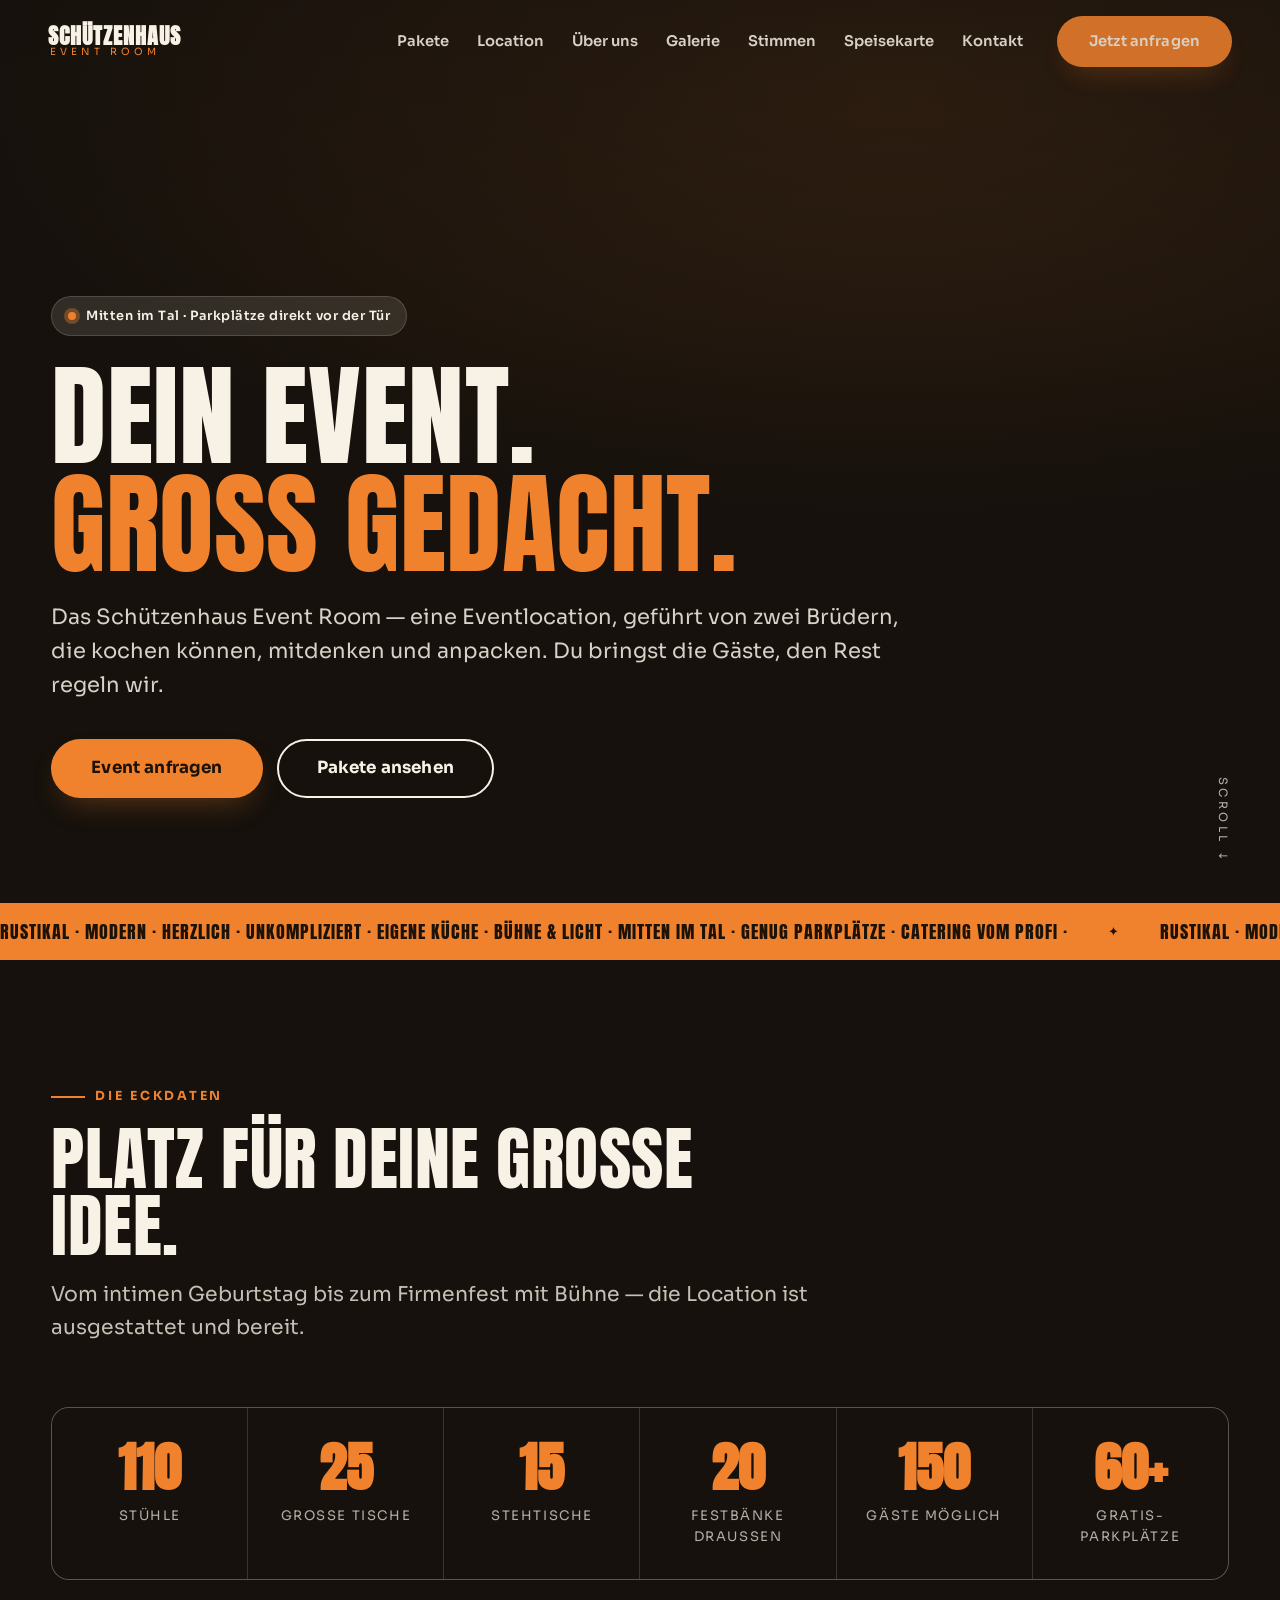
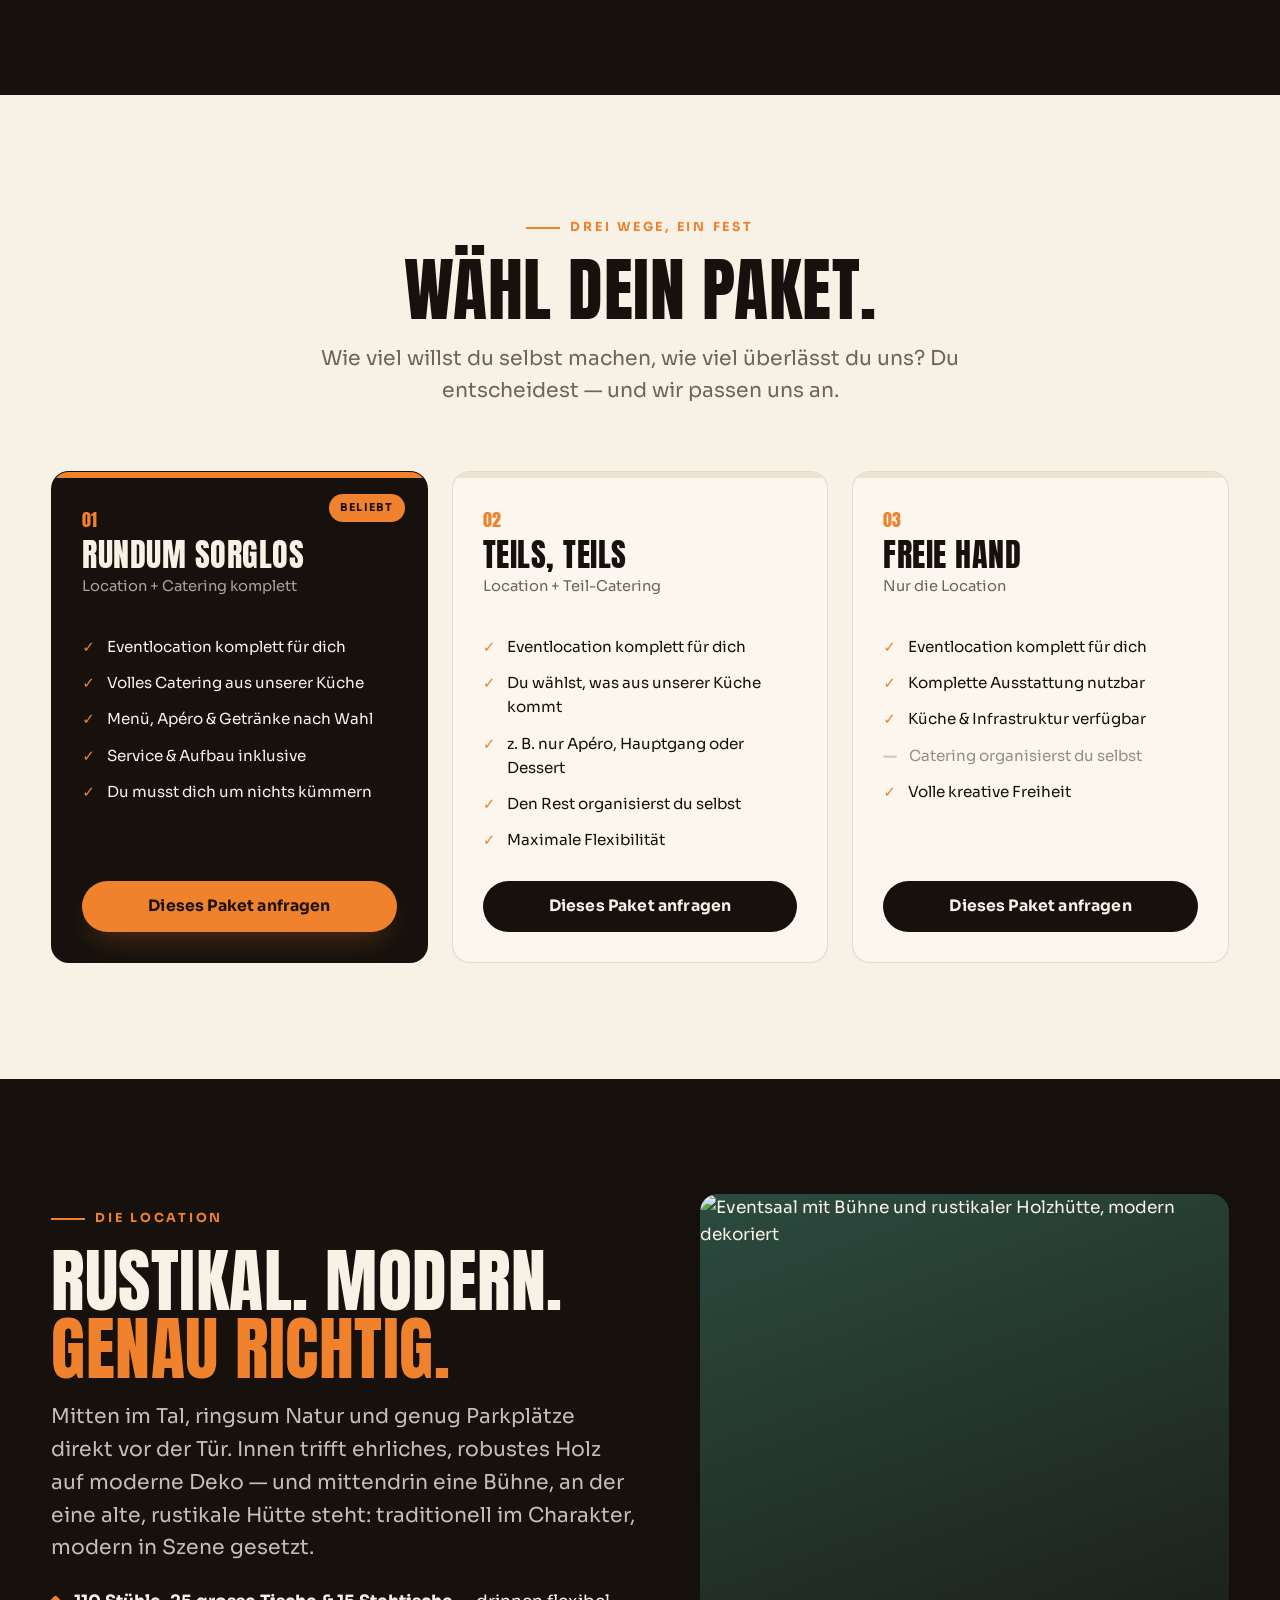
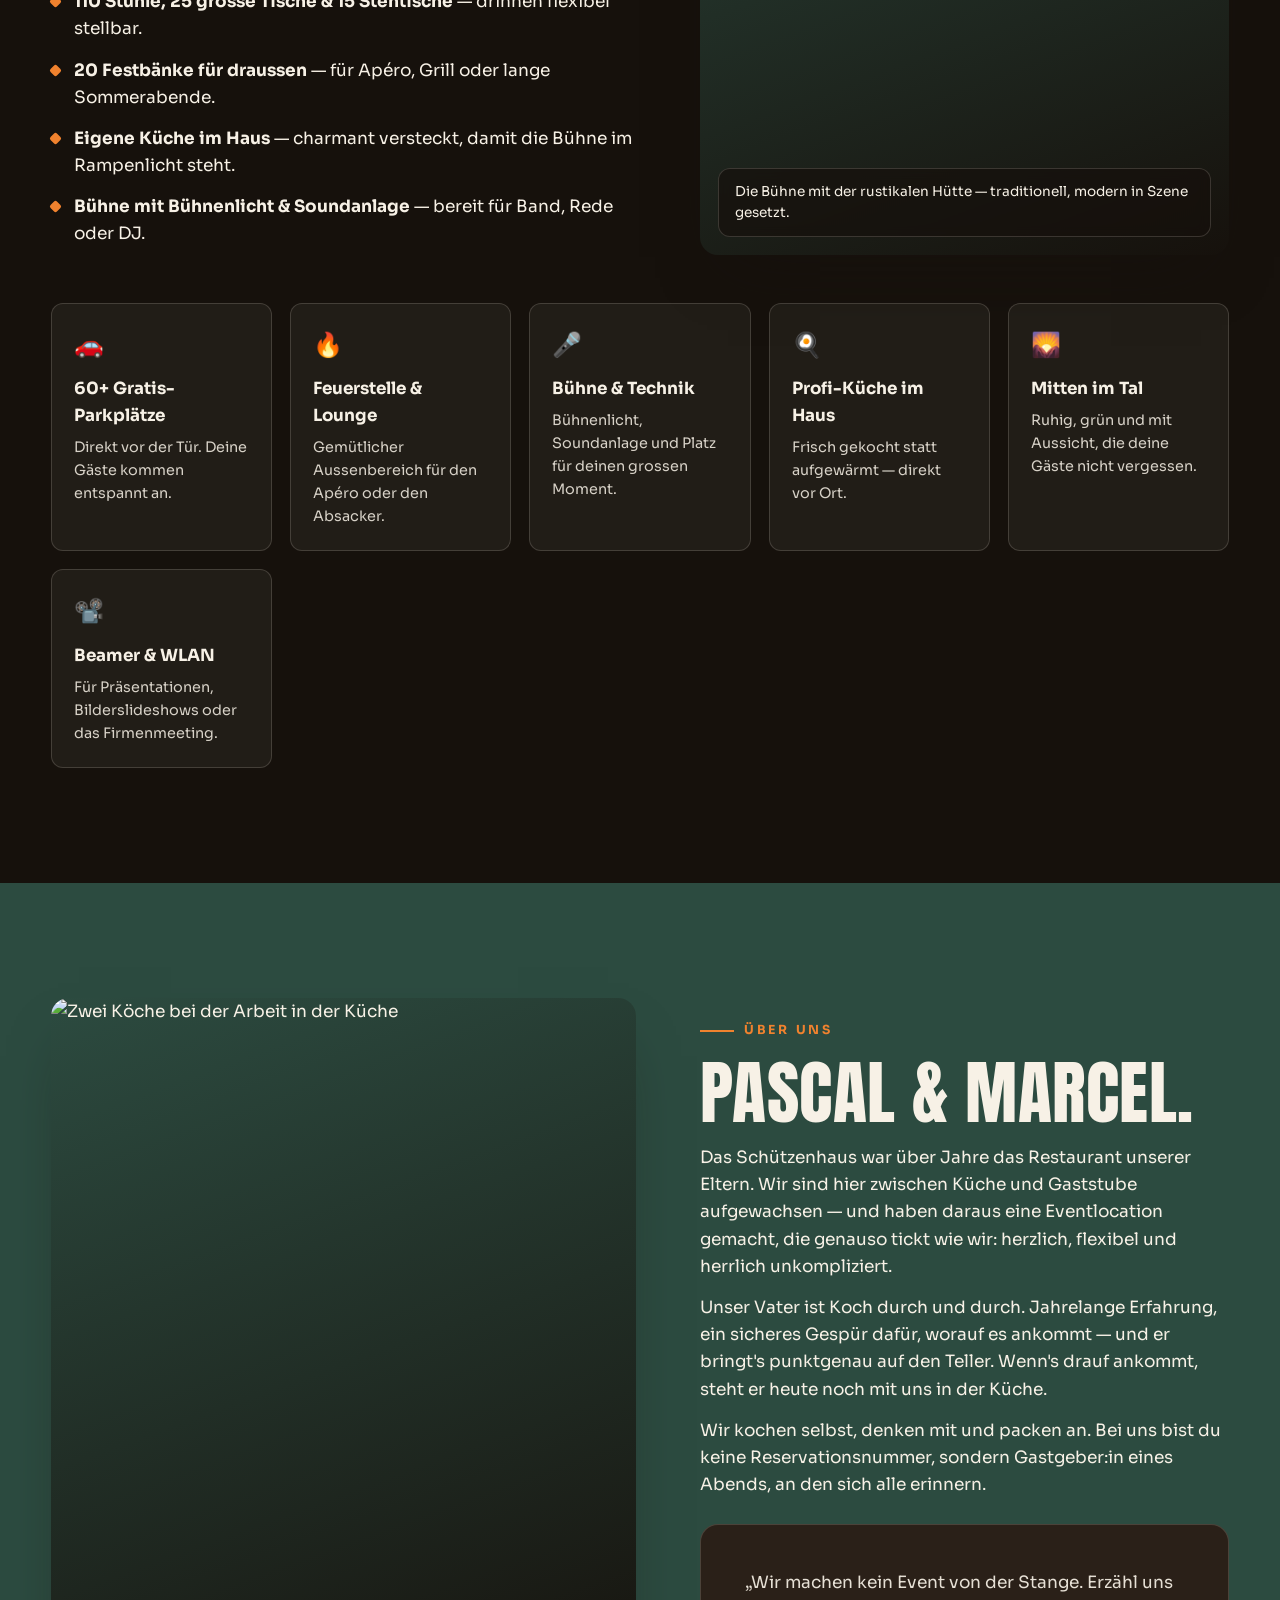
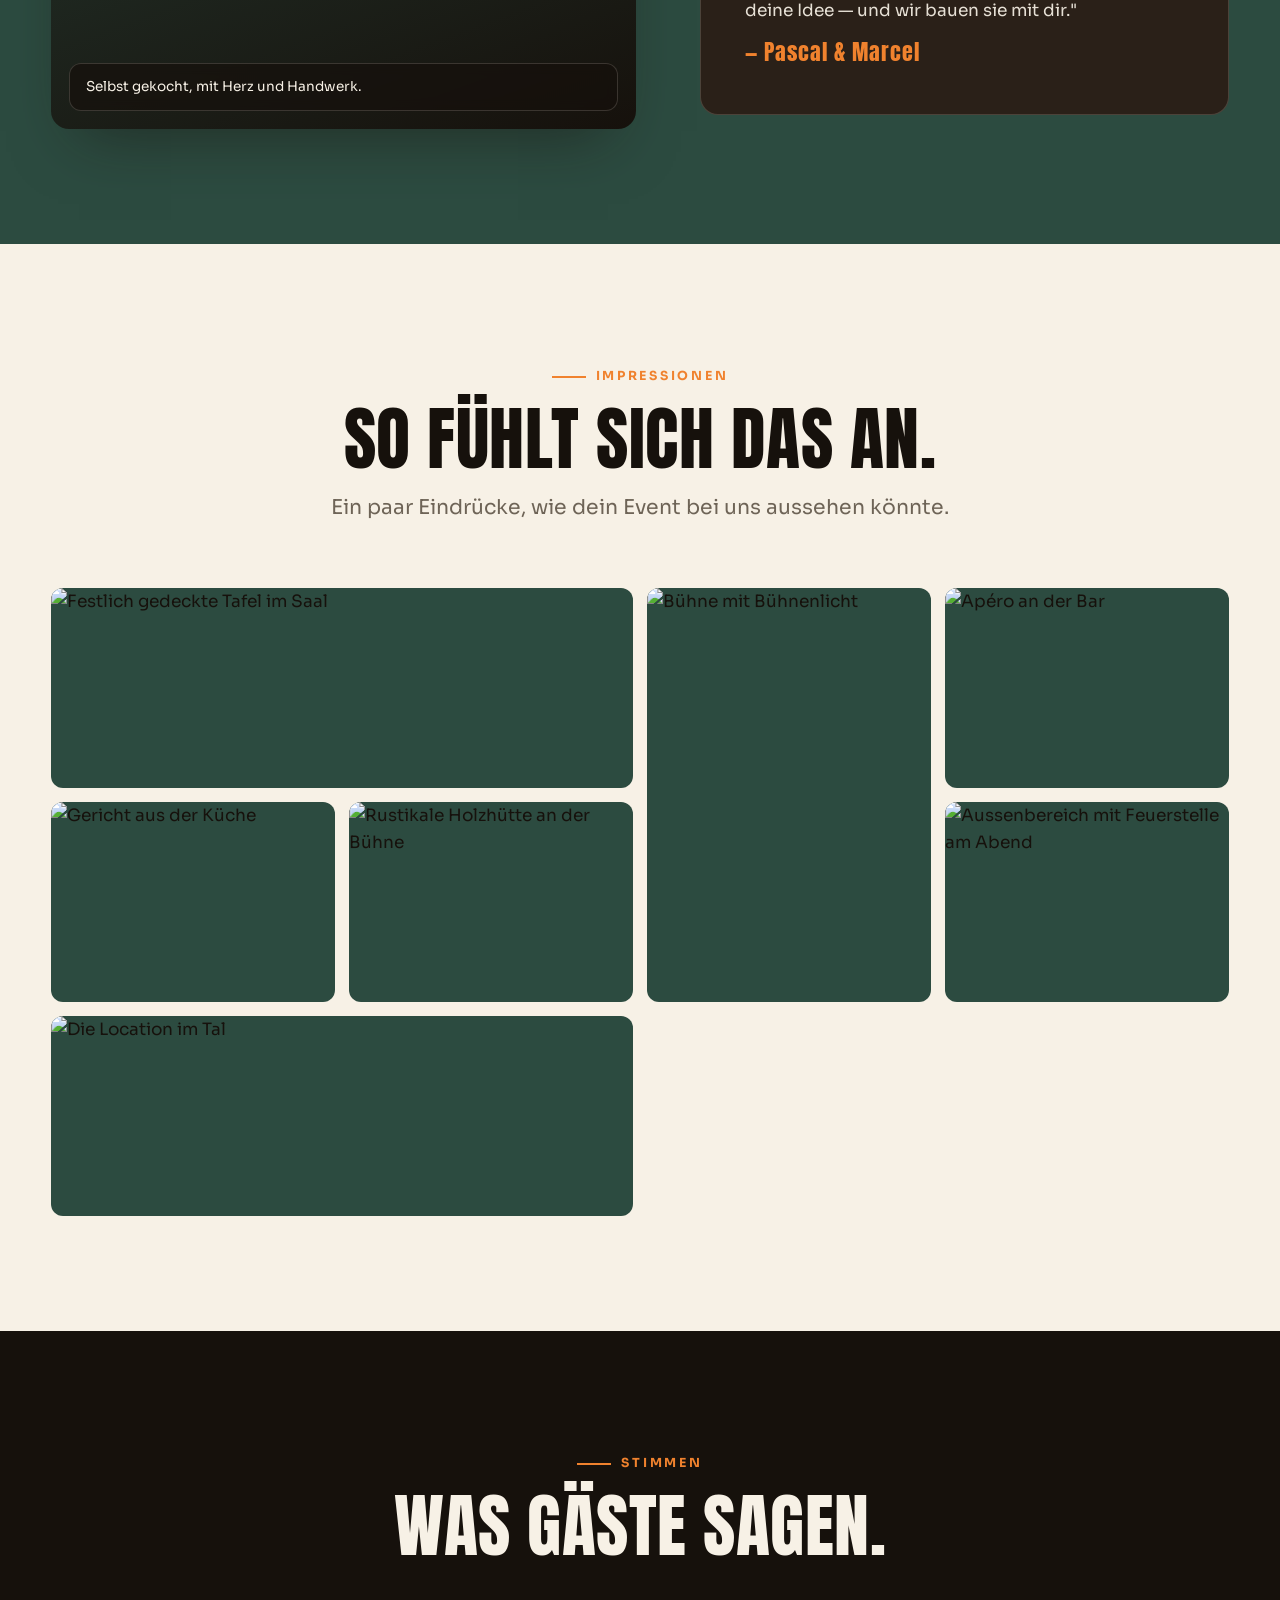
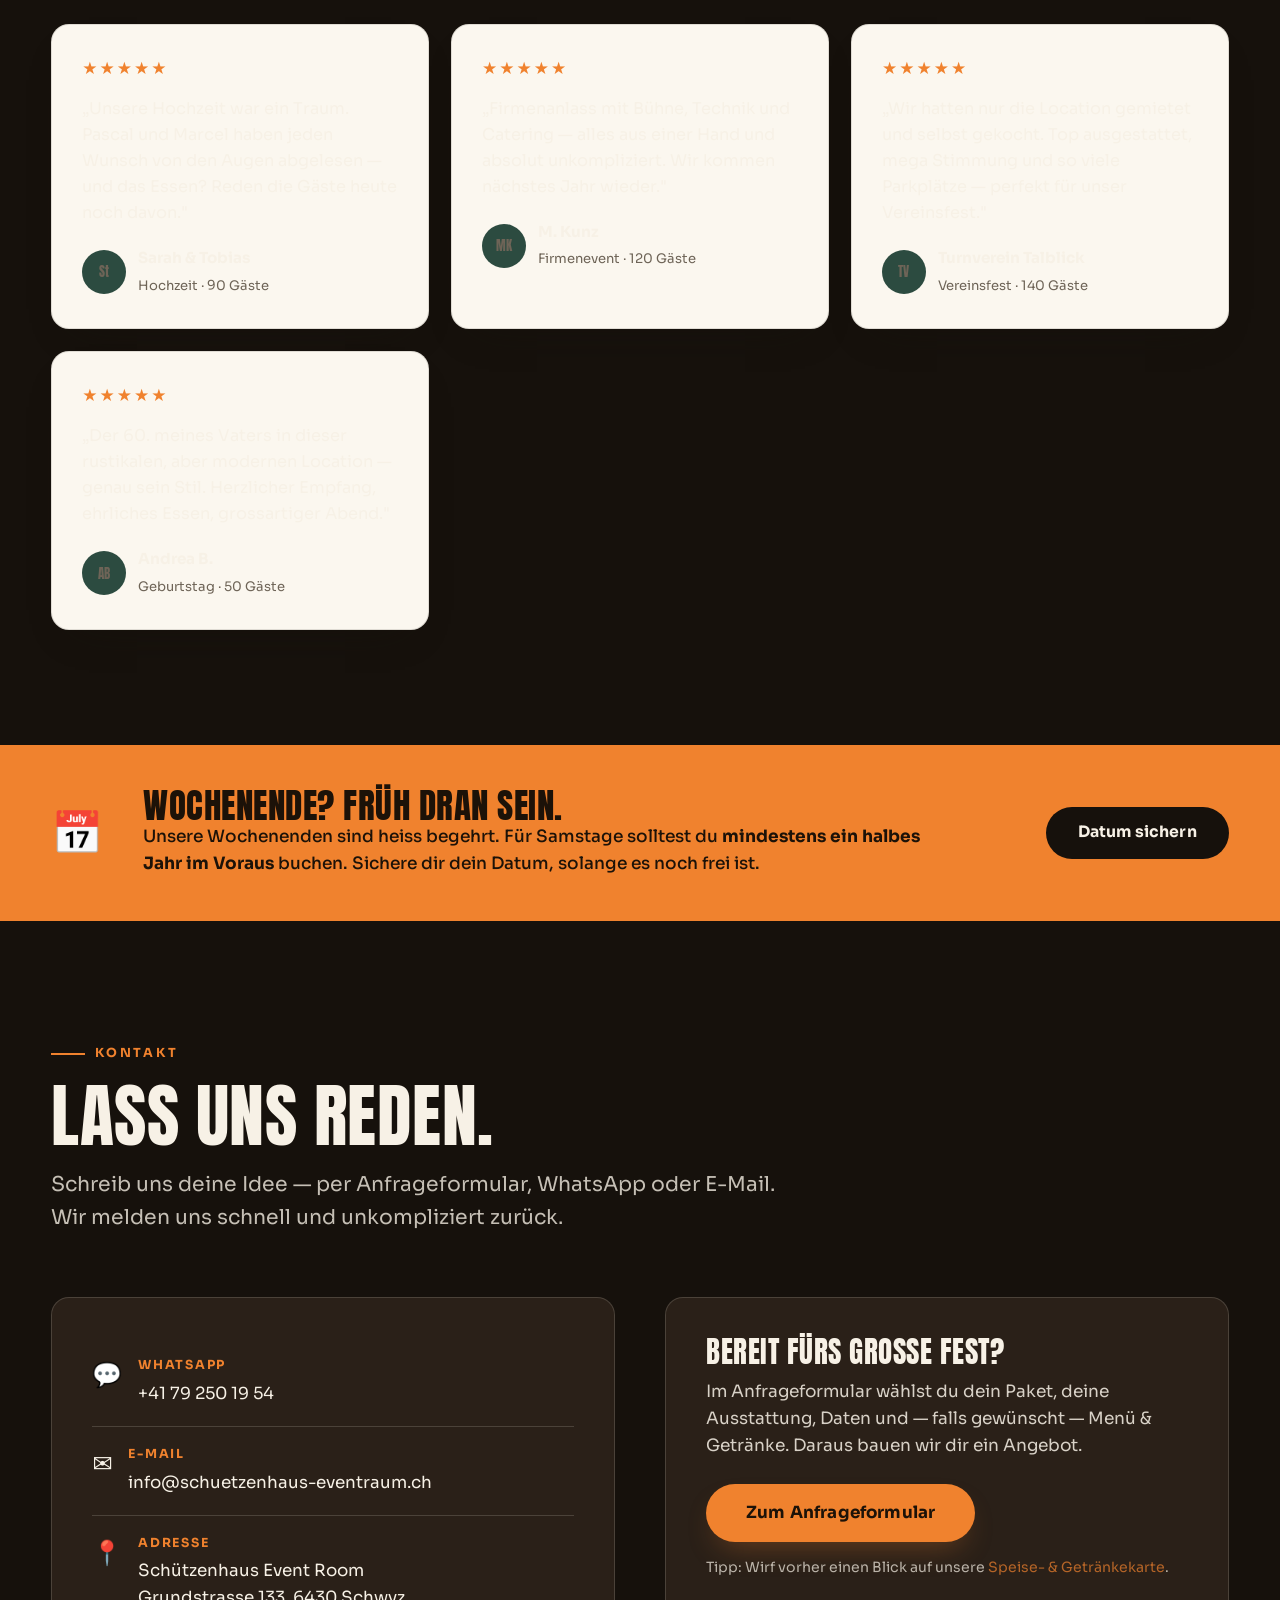
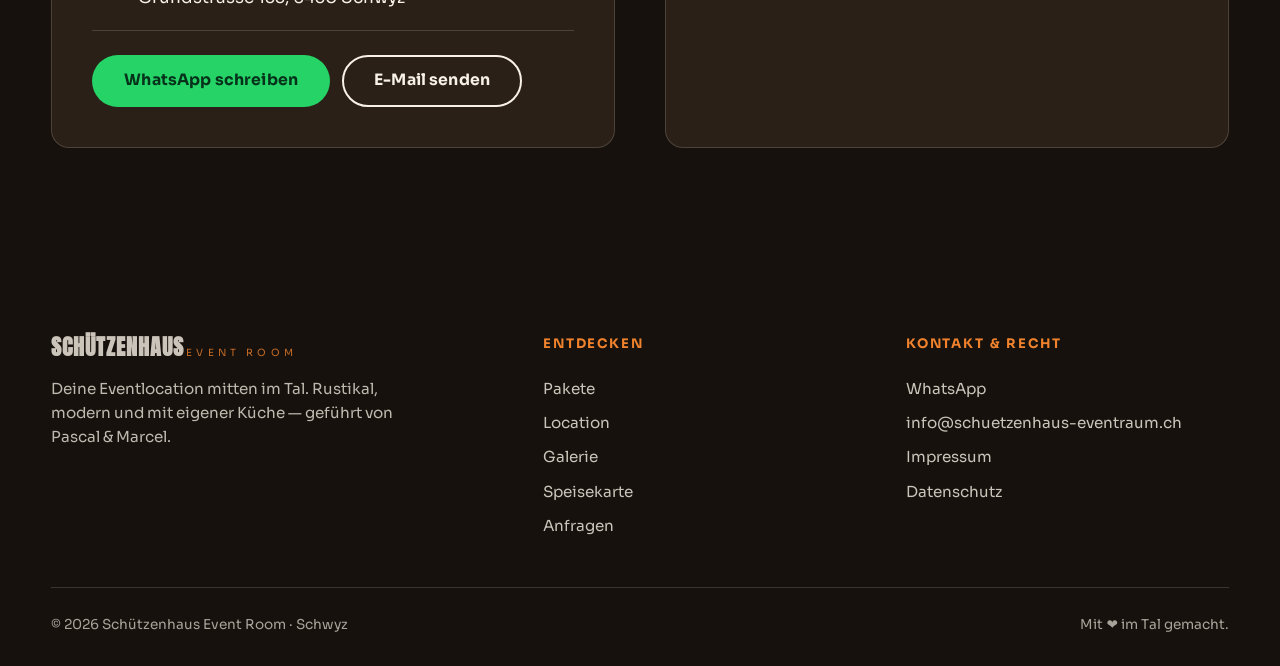
==== commit 216657a1: "chore: echte Kontakt-, Adress- und Inhaberdaten eingesetzt Inhaber Pascal & Marcel Ehrler, info@schu" ====
--- a/index.html
+++ b/index.html
@@ -5,7 +5,7 @@
   <meta name="viewport" content="width=device-width, initial-scale=1.0" />
   <title>Schützenhaus Event Room — Deine Eventlocation mitten im Tal</title>
   <meta name="description" content="Schützenhaus Event Room: rustikale, modern dekorierte Eventlocation im Tal. Eigene Küche, Bühne, genug Parkplätze. Catering komplett, teils-teils oder freie Hand — du entscheidest." />
-  <!-- HINWEIS: Kontakt-, Adress- und Rechtsangaben sind Platzhalter und müssen ersetzt werden. -->
+  <!-- HINWEIS: Bilder sind Platzhalter (picsum.photos) und sollten durch echte Fotos der Location ersetzt werden. -->
   <link rel="preconnect" href="https://fonts.googleapis.com" />
   <link rel="preconnect" href="https://fonts.gstatic.com" crossorigin />
   <link href="https://fonts.googleapis.com/css2?family=Anton&family=Sora:wght@400;500;600;700;800&display=swap" rel="stylesheet" />
@@ -267,19 +267,19 @@
         <div class="contact-card reveal">
           <div class="contact-line">
             <div class="ico" aria-hidden="true">💬</div>
-            <div><b>WhatsApp</b><a href="https://wa.me/41790000000" target="_blank" rel="noopener">+41 79 000 00 00</a></div>
+            <div><b>WhatsApp</b><a href="https://wa.me/41792501954" target="_blank" rel="noopener">+41 79 250 19 54</a></div>
           </div>
           <div class="contact-line">
             <div class="ico" aria-hidden="true">✉️</div>
-            <div><b>E-Mail</b><a href="mailto:hallo@schuetzenhaus-event.ch">hallo@schuetzenhaus-event.ch</a></div>
+            <div><b>E-Mail</b><a href="mailto:info@schuetzenhaus-eventraum.ch">info@schuetzenhaus-eventraum.ch</a></div>
           </div>
           <div class="contact-line">
             <div class="ico" aria-hidden="true">📍</div>
-            <div><b>Adresse</b><p>Schützenhaus Event Room<br>Talstrasse 1, 0000 Mustertal</p></div>
+            <div><b>Adresse</b><p>Schützenhaus Event Room<br>Grundstrasse 133, 6430 Schwyz</p></div>
           </div>
           <div class="contact-btns">
-            <a class="btn btn--whatsapp" href="https://wa.me/41790000000" target="_blank" rel="noopener">WhatsApp schreiben</a>
-            <a class="btn btn--ghost" href="mailto:hallo@schuetzenhaus-event.ch">E-Mail senden</a>
+            <a class="btn btn--whatsapp" href="https://wa.me/41792501954" target="_blank" rel="noopener">WhatsApp schreiben</a>
+            <a class="btn btn--ghost" href="mailto:info@schuetzenhaus-eventraum.ch">E-Mail senden</a>
           </div>
         </div>
         <div class="contact-card reveal">
@@ -312,14 +312,14 @@
         </div>
         <div>
           <h5>Kontakt &amp; Recht</h5>
-          <a href="https://wa.me/41790000000" target="_blank" rel="noopener">WhatsApp</a><br>
-          <a href="mailto:hallo@schuetzenhaus-event.ch">hallo@schuetzenhaus-event.ch</a><br>
+          <a href="https://wa.me/41792501954" target="_blank" rel="noopener">WhatsApp</a><br>
+          <a href="mailto:info@schuetzenhaus-eventraum.ch">info@schuetzenhaus-eventraum.ch</a><br>
           <a href="impressum.html">Impressum</a><br>
           <a href="datenschutz.html">Datenschutz</a>
         </div>
       </div>
       <div class="footer__bottom">
-        <span>© <span data-year>2026</span> Schützenhaus Event Room · Mustertal</span>
+        <span>© <span data-year>2026</span> Schützenhaus Event Room · Schwyz</span>
         <span>Mit ❤️ im Tal gemacht.</span>
       </div>
     </div>
